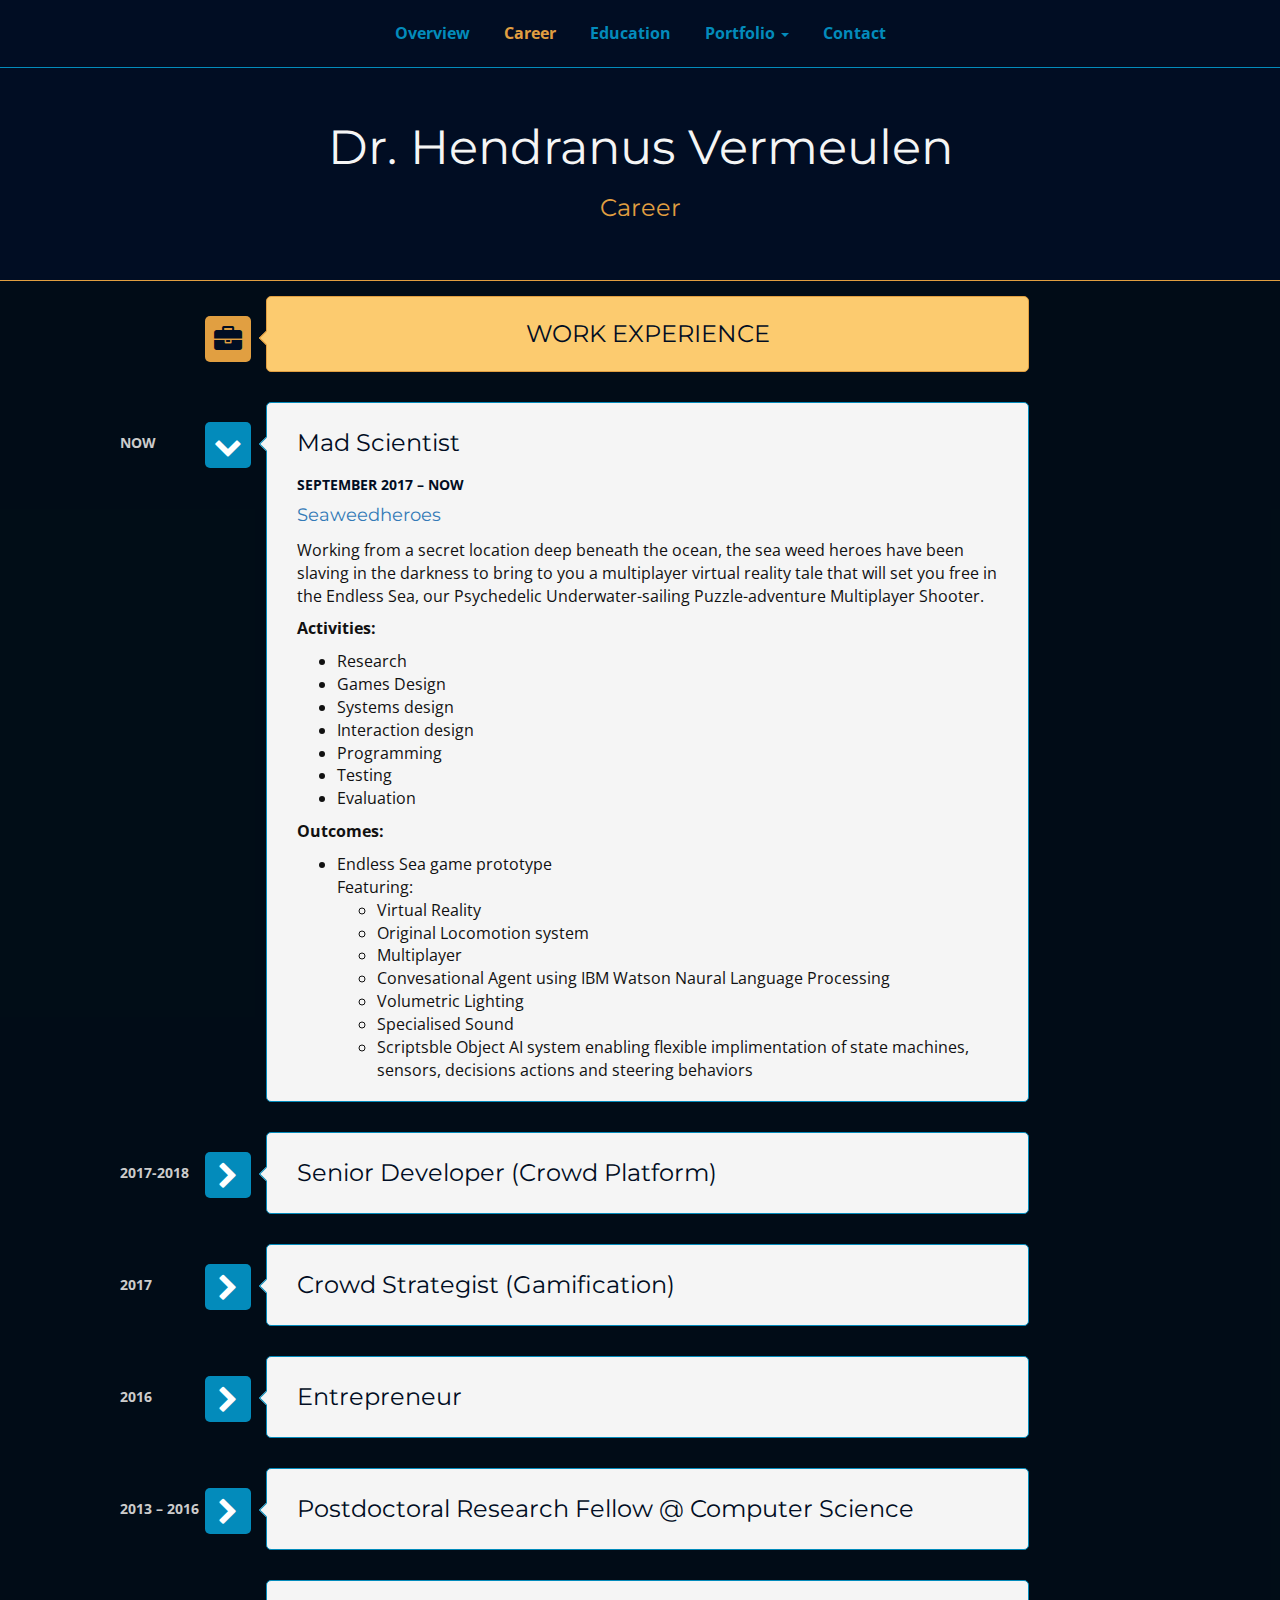
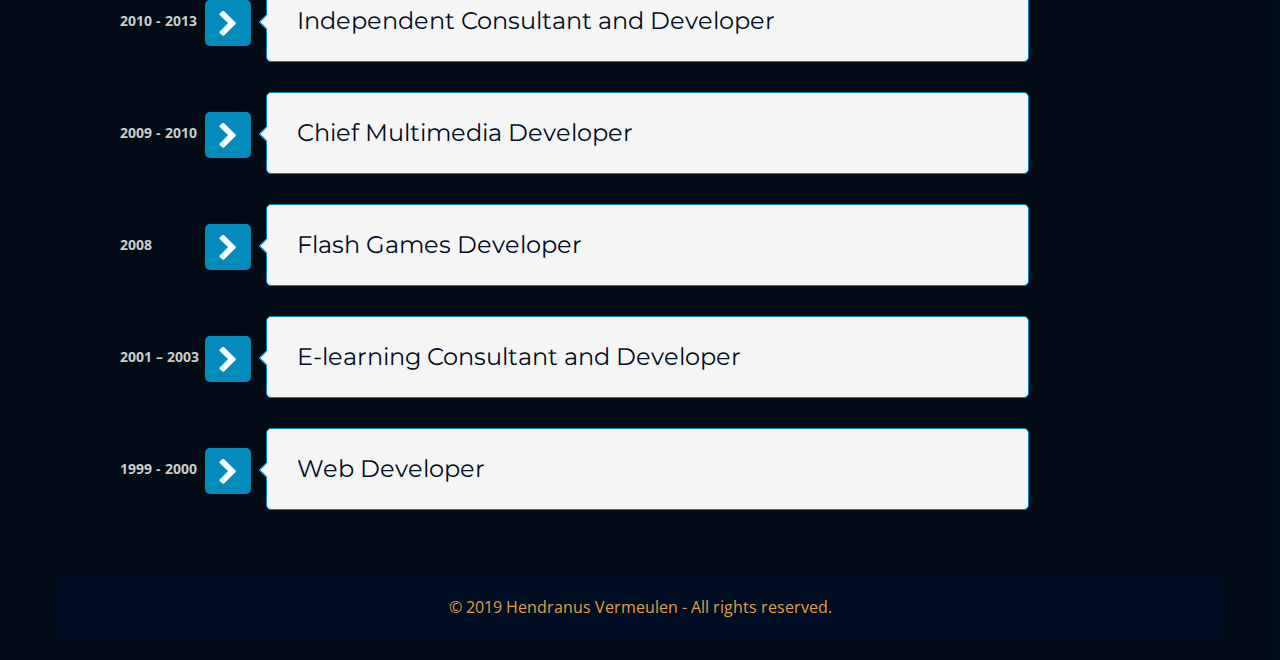
==== career.html @ 51ba6b5f "Copy over files from old site." ====
<!DOCTYPE html>
<!--[if lt IE 7 ]><html class="ie ie6" lang="en"> <![endif]-->
<!--[if IE 7 ]><html class="ie ie7" lang="en"> <![endif]-->
<!--[if IE 8 ]><html class="ie ie8" lang="en"> <![endif]-->
<!--[if (gte IE 9)|!(IE)]><!-->
<html class="not-ie" lang="en">
<!--<![endif]-->
<head>
<meta charset="utf-8">
<meta name="viewport" content="width=device-width, initial-scale=1.0">
<meta name="description" content="Hendranus Vermeulen" />
<meta name="keywords" content="Hendranus Vermeulen"/>
<meta name="author" content="Hendranus Vermeulen" />

<title>Hendranus Vermeulen - Career</title>
<!--Fav and touch icons-->
<link rel="shortcut icon" href="favicon.ico">
<link rel="apple-touch-icon" href="apple-touch-icon.png">
 <!--[if lt IE 9]><script src="http://html5shim.googlecode.com/svn/trunk/html5.js"></script><![endif]-->
<!--style sheet-->
  <link rel="stylesheet" media="screen" href="css/bootstrap.css">
  <link rel="stylesheet" href="css/font-awesome.css"/>
  <link rel="stylesheet" media="screen" href="css/styles.css"/>
  <link rel="stylesheet" type="text/css" href="http://fonts.googleapis.com/css?family=Open+Sans:300,400,600,700,800|Montserrat:400,700">
  <script type="text/javascript" src="js/jquery.min.js"></script>
  <script type="text/javascript" src="js/bootstrap.min.js"></script>
</head>
<body>
<nav class="navbar navbar-default navbar-fixed-top">
  <div class="container-fluid">
    <div class="navbar-header">
      <button type="button" class="navbar-toggle" data-toggle="collapse" data-target="#HVNavbar">
        <span class="icon-bar"></span>
        <span class="icon-bar"></span>
        <span class="icon-bar"></span>                        
      </button>
    </div>
    <div class="collapse navbar-collapse" id="HVNavbar">
      <ul class="nav navbar-nav">
         <li><a href="index.html#home" class="colapse-menu1">Overview</a></li>
	        <li><a href="career.html#home" class="hv-night-blue">Career</a></li>
	        <li><a href="education.html#home" class="colapse-menu1">Education</a></li>
            <li class="dropdown">
              <a class="dropdown-toggle" data-toggle="dropdown" href="#" id="portfolio">Portfolio <span class="caret"></span></a>
              <ul class="dropdown-menu" aria-labelledby="portfolio">
                <li><a href="portfolio.html#Gamification">Gamification</a></li>
                <li><a href="portfolio.html#Educational Games">Educational Games</a></li>
                <li><a href="portfolio.html#Virtual Learning Environments">Virtual Learning Environments</a></li>
				<li><a href="portfolio.html#Virtual Reality">Virtual Reality</a></li>
                <li><a href="portfolio.html#Teaching">Teaching</a></li>
                <li><a href="portfolio.html#E-learing">E-learing</a></li>
				<li><a href="portfolio.html#Web Development">Web Development</a></li>
                <li><a href="portfolio.html#Interactive Wall Projections">Interactive Wall Projections</a></li>
                <li><a href="portfolio.html#Multi-touch Interactive Displays">Multi-touch Interactive Displays</a></li>
              </ul>
            </li>
	        <li><a href="contact.html" class="colapse-menu1">Contact</a></li>
      </ul>
    </div>
  </div>
</nav>

<div id="page-wrapper">
	
	<section id="heading-bar">
		<div class="container">
			<div class="col-md-12">
			<!-- Personal Info -->
				<div class="info">
					<h1>Dr. Hendranus Vermeulen</h1>
					<h2>Career</h2>
				</div>
			<!-- Personal Info end -->     
			</div>
		</div>
	</section>
		
	<!-- Section : Resume -->
				<section id="resume" class="section">
					<div class="container">
						<!-- Experience Timeline -->
						<div class="row">
							<div class="col-md-12">
								<div class="timeline">
									<!-- Item Head -->
										<div class="timeline-item">
											<div class="timeline-head">
												<span class="fa fa-briefcase"><i></i></span>
											</div>
											<div class="timeline-arrow-heading"><i></i></div>
											<div class="timeline-head-content">
													<h3>Work Experience</h3>
											</div>
										</div>
									<!-- /Item Head end -->

									<!-- Timeline item -->
									<div id="madscientist" class="timeline-item">
											<div class="timeline-item-date">NOW</div><!-- date -->
											<!-- timeline item trigger -->
											<div>
												<span class="timeline-item-trigger" data-toggle="collapse" data-target="#job-3"><i class="chevron fa fa-fw"></i></span>
											</div>
											<!-- /end of timeline item trigger -->
											<div class="timeline-arrow"><i></i></div>
											<!-- Timeline main content -->
											<div class="timeline-item-content">
												<h3 class="timeline-item-title" data-toggle="collapse" data-target="#job-3">Mad Scientist</h3>
	
												<div class="collapse in" id="job-3">
													<p><small class="timeline-organization">SEPTEMBER 2017 – NOW</small></p>
													<h4 class="timeline-place"><a href="http://www.seaweedheroes.com/">Seaweedheroes</a></h4>
													<p>
														Working from a secret location deep beneath the ocean, the sea weed heroes have been slaving in the darkness to bring to you a multiplayer virtual reality tale that will set you free in the Endless Sea, our Psychedelic Underwater-sailing Puzzle-adventure Multiplayer Shooter.

														<p><strong>Activities:</strong></p>
														<ul>
															<li>Research</li>
															<li>Games Design</li>
															<li>Systems design</li>
															<li>Interaction design</li>
															<li>Programming</li>
															<li>Testing</li>
															<li>Evaluation</li>
														</ul>
														<p><strong>Outcomes:</strong></p>
														<ul>
															<li>Endless Sea game prototype</li>
															Featuring:
															<ul>
																<li>Virtual Reality</li>
																<li>Original Locomotion system</li>
																<li>Multiplayer</li>
																<li>Convesational Agent using IBM Watson Naural Language Processing</li>
																<li>Volumetric Lighting</li>
																<li>Specialised Sound</li>
																<li>Scriptsble Object AI system enabling flexible implimentation of state machines, sensors, decisions actions and steering behaviors</li>
															</ul>
														</ul>
												</div>
											</div>
											<!-- /end of timeline content -->
										</div>
										<!-- /end item of timeline -->

									<!-- Timeline item -->
									<div id="seniordev" class="timeline-item">
										<div class="timeline-item-date">2017-2018</div><!-- date -->
										<!-- timeline item trigger -->
										<div>
											<span class="timeline-item-trigger collapsed" data-toggle="collapse" data-target="#job-2"><i class="chevron fa fa-fw"></i></span>
										</div>
										<!-- /end of timeline item trigger -->
										<div class="timeline-arrow"><i></i></div>
										<!-- Timeline main content -->
										<div class="timeline-item-content">
											<h3 class="timeline-item-title" data-toggle="collapse" data-target="#job-2">Senior Developer (Crowd Platform)</h3>

											<div class="collapse" id="job-2">
												<p><small class="timeline-organization">JULY 2017 – AUGUST 2018</small></p>
												<h4 class="timeline-place"><a href="http://www.brandseye.com/">Brandseye</a>, Cape Town</h4>
												<p>
														BrandsEye mines opinion data from social media to provide actionable insights
														for their clients. I was a full-stack developer developing and supporting their services.														
												<p><strong>Activities:</strong></p>
													<ul>
														<li>Backend and frontend development</li>
														<li>Testing</li>
														<li>Bug-fixing</li>
														<li>Research</li>
														<li>System analysis</li>
														<li>Systems design</li>
														<li>Wire-framing</li>
														<li>Interaction design</li>
														<li>Programming</li>
														<li>Evaluation</li>
													</ul>
													<p><strong>Outcomes:</strong></p>
													<ul>
														<li>Elaborate crowd roles and work activities</li>
														<li>Develop crowd notification system</li>
														<li>Develop work-bar interface element and backend functions</li>
														<li>Improve the generation of training materials</li>
														<li>Implement Bitcoin payments for crowd platform</li>
														<li>Develop automated reporting and emails</li>
														<li>Adapt existing services to new business processes</li>
													</ul>
											</div>
										</div>
										<!-- /end of timeline content -->
									</div>
									<!-- /end item of timeline -->

									<!-- Timeline item -->
									<div id="crowdstrategist" class="timeline-item">
										<div class="timeline-item-date">2017</div><!-- date -->
										<!-- timeline item trigger -->
										<div>
											<span class="timeline-item-trigger collapsed" data-toggle="collapse" data-target="#job-1"><i class="chevron fa fa-fw"></i></span>
										</div>
										<!-- /end of timeline item trigger -->
										<div class="timeline-arrow"><i></i></div>
										<!-- Timeline main content -->
										<div class="timeline-item-content">
											<h3 class="timeline-item-title" data-toggle="collapse" data-target="#job-1">Crowd Strategist (Gamification)</h3>

											<div class="collapse" id="job-1">
												<p><small class="timeline-organization">MAY 2017 – JULY 2017</small></p>
												<h4 class="timeline-place"><a href="http://www.brandseye.com/">Brandseye</a>, Cape Town</h4>
												<p>
														Crowd strategist, conducting researching, developing proposals and facilitating execution towards Brandseye’s strategic objectives.

													<p><strong>Activities:</strong></p>
													<ul>
														<li>Strategy development</li>
														<li>Research</li>
														<li>Proposal writing and presentation</li>
														<li>Wire-framing</li>
														<li>Interaction Design</li>
														<li>Interface Design</li>
														<li>Collaborate with programmers</li>
													</ul>
													<p><strong>Outcomes:</strong></p>
													<ul>
														<li>Analysis and evaluation of motivational affordances of crowd platform</li>
														<li>Develop gamification strategy, plan and progression framework</li>
														<li>Facilitate the implementation of crowd achievements</li>
														<li>Scale the crowd</li>
														<li>Reduce crowd member churn</li>
													</ul>
											</div>
										</div>
										<!-- /end of timeline content -->
									</div>
									<!-- /end item of timeline -->

									<!-- Timeline item -->
									<div id="entrepreneur" class="timeline-item">
										<div class="timeline-item-date">2016</div><!-- date -->
                                        	<!-- timeline item trigger -->
											<div>
												<span class="timeline-item-trigger collapsed" data-toggle="collapse" data-target="#job0"><i class="chevron fa fa-fw"></i></span>
											</div>
                                            <!-- /end of timeline item trigger -->
											<div class="timeline-arrow"><i></i></div>
											<!-- Timeline main content -->
											<div class="timeline-item-content">
												<h3 class="timeline-item-title" data-toggle="collapse" data-target="#job0">Entrepreneur</h3>
												
                                                <div class="collapse" id="job0">
													<p><small class="timeline-organization">MAY 2016 – APRIL 2017</small></p>
													<h4 class="timeline-place"><a href="http://www.humanit.co.za/">humanit</a>, Cape Town</h4>
													<p>
													Research and development of virtual reality video game.
													
													<p><strong>Outcomes:</strong></p>
													<ul>
														<li>Virtual Reality Experiments:
															<ul>
																<li><a href="https://youtu.be/1BjB_7e_fas">Monster Maze - UE4 Oculus Rift DK2 + Leap Motion game prototype</a></li>
																<li><a href="https://youtu.be/7w2-YAg21h4">SteamPunk Sky Pirates - UE4 Oculus Rift DK2 + Leap Motion game prototype</a></li>
															</ul>
														</li>
													</ul>
												</div>
											</div>
											<!-- /end of timeline content -->
									</div>
                                    <!-- /end item of timeline -->

									<!-- Timeline item -->
									<div id="postdoc" class="timeline-item">
										<div class="timeline-item-date">2013 – 2016</div><!-- date -->
                                        	<!-- timeline item trigger -->
											<div>
												<span class="timeline-item-trigger collapsed" data-toggle="collapse" data-target="#job1"><i class="chevron fa fa-fw"></i></span>
											</div>
                                            <!-- /end of timeline item trigger -->
											<div class="timeline-arrow"><i></i></div>
											<!-- Timeline main content -->
											<div class="timeline-item-content">
												<h3 class="timeline-item-title" data-toggle="collapse" data-target="#job1">Postdoctoral Research Fellow @ Computer Science</h3>
												
                                                <div class="collapse" id="job1">
													<p><small class="timeline-organization">MAY 2013 – APRIL 2016</small></p>
													<h4 class="timeline-place"><a href="http://www.uct.ac.za/">University of Cape Town</a></h4>
													<p>

													<p><strong>Activities:</strong></p>
													<ul>
														<li>Gamification of Computer Science</li>
														<li>Support academic staff to enhance learning activities</li>
														<li>Facilitate student engagement through innovation</li>
														<li>Design, develop and evaluate learning activities</li>
														<li>Design and integrate blended and online learning</li>
														<li>Develop digital learning content and games</li>
														<li>Managing projects and relationships with stakeholders</li>
														<li>Lecturing, workshops and seminars</li>
														<li>Industry engagement</li>
													</ul>
													<p><strong>Outcomes:</strong></p>
													<ul>
														<li>Course development:
															<ul>
																<li><a href="portfolio.html#computergamedevelopment">Game Artificial Intelligence</a></li>
																<li><a href="portfolio.html#computergamedevelopment">Playability and Design</a></li>
																<li><a href="portfolio.html#mobilegamedevelopment">Mobile Game Development</a></li>
															</ul>
														</li>
														<li>Workshops:
															<ul>
																<li>Paper Prototyping for games design</a></li>
																<li>Games Design</li>
															</ul>
														</li>
														<li>Educational games developed:
															<ul>
																<li><a href="portfolio.html#pathfinder">A* Pathfinder serious game</a></li>
																<li><a href="portfolio.html#enforcer">Enforcer Gauntlet Neuro-evolution Tournament</a></li>
															</ul>
														</li>
														<li>Publications:
															<ul>
															  <li>Vermeulen, H., &amp; Gain, J. (2014). Learning from mistakes: Evaluating learning in a serious game. <em>In Proceedings of the 1st International Conference on Serious Games</em>, Vanderbijlpark, South Africa.</li>
															  <li>Vermeulen, H., Gain, J., Marais, P., &amp; O’Donovan, S. (2016). <a href="pubs/Hendranus_etal_HICSS_49.pdf">Reimagining gamification through the lens of Activity Theory</a>. <em>In Proceedings of the 49th Hawaii International Conference on System Sciences</em>, Hawaii, USA.</li>
															</ul>
														</li>
														<li>Seminars:
															<ul>
															  <li>Vermeulen, H. <em>The Gamification of Computer Science. Department of Information &amp; Computer Science</em>, University of Hawaii at Manoa, USA, January 13, 2016.</li>
															  <li>Vermeulen, H. <em>Virtual What?</em> Virtual Reality South Africa, Cape Town, South Africa, July 29, 2015.</li>
															</ul>
														</li>
													</ul>
                                                    </p>
												</div>
											</div>
											<!-- /end of timeline content -->
									</div>
									
                                    
									<!-- Timeline item -->
									<div id="consultant" class="timeline-item">
										<div class="timeline-item-date">2010 - 2013</div><!-- date -->
											<!-- timeline item trigger -->
											<div>
												<span class="timeline-item-trigger collapsed" data-toggle="collapse" data-target="#job2"><i class="chevron fa fa-fw"></i></span>
											</div>
											<!-- /end of timeline item trigger -->
											<div class="timeline-arrow"><i></i></div>
											<!-- timeline main content -->
											<div class="timeline-item-content">
												<h3 class="timeline-item-title" data-toggle="collapse" data-target="#job2">Independent Consultant and Developer</h3>

												
												<div class="collapse" id="job2">
													<p><small class="timeline-organization">NOV 2010 – APRIL 2013</small></p>
													<h4 class="timeline-place"><a href="http://www.humanit.co.za/">humanit</a>, Cape Town</h4>
													<p>

													<p><strong>Activities:</strong></p>
                          <ul>
														<li>Project management</li>
														<li>Client consultation and needs analysis</li>
														<li>System specification</li>
														<li>Instructional design</li>
														<li>Application development:
															<ul>
																<li>Online games</li>
																<li>Serious games</li>
																<li>Interactive wall projections</li>
																<li>Touch screens</li>
															</ul>
														</li>
														<li>E-Learning development</li>
														<li>Learning Management System integration</li>
														<li>Testing and debugging</li>
													</ul>
													<p><strong>Outcomes:</strong></p>
													<ul>
													  <li>Games for Change Festival nominee for MOST SIGNIFICANT IMPACT category 2013 (<a href="http://www.gamesforchange.org/festival2013/games/eskom-energy-planner/">http://www.gamesforchange.org/festival2013/games/eskom-energy-planner/</a>)</li>
														<li>Course development (course - client):
															<ul>
																<li>Interactive Media - <a href="http://www.cfms.uct.ac.za">http://www.cfms.uct.ac.za</a></li>
															</ul>
														</li>
														<li>Educational games developed (game - client):
															<ul>
																<li>Eskom Energy Planner Game - <a href="http://www.eskom.co.za">http://www.eskom.co.za</a></li>
																<li>Series of 3 games - <a href="http://www.tanzaniteexperience.com">http://www.tanzaniteexperience.com</a></li>
																<li>Fossil Fuels - <a href="http://ctsc.org.za">http://ctsc.org.za</a></li>
															</ul>
														</li>
														<li>Interactive Wall Projection (application - client):
															<ul>
																<li>Leopards Leap - <a href="http://www.leopardsleap.co.za">http://www.leopardsleap.co.za</a></li>
															</ul>
														</li>
														<li>e-Learning (course - client):
															<ul>
																<li>Series of 7 training programmes for laboratory staff - <a href="http://www.distell.co.za">http://www.distell.co.za</a></li>
																<li>Financial Intelligence Act (FICA) course - <a href="http://www.moonstone.co.za">http://www.moonstone.co.za</a></li>
																<li>BDO Spencer Steward Induction programme - <a href="http://www.bdo.co.za">http://www.bdo.co.za</a></li>
															</ul>
														</li>
													</ul>
                                                    </p>
													
												</div>
										    </div>
										 	<!-- /end of timeline main content -->  
									</div>
									<!-- /end of timeline item -->


									<!-- Timeline item -->
									<div id="multimedia" class="timeline-item">
										<div class="timeline-item-date">2009 - 2010</div><!-- date -->
											<div>
												<span class="timeline-item-trigger collapsed" data-toggle="collapse" data-target="#job3"><i class="chevron fa fa-fw"></i></span>
											</div>
											<div class="timeline-arrow"><i></i></div>
											<!-- Timeline main content -->
											<div class="timeline-item-content">
												<h3 class="timeline-item-title" data-toggle="collapse" data-target="#job3">Chief Multimedia Developer</h3>
												<div class="collapse" id="job3">
													<p><small class="timeline-organization">OCT 2009 – OCT 2010</small></p>
													<h4 class="timeline-place"><a href="http://www.formula-d.com/">FormulaD Interactive</a></h4>
													<p>
													<p><strong>Activities:</strong></p>
                          <ul>
														<li>Development team management</li>
														<li>Mentor junior programmers</li>
														<li>Client consultation</li>
														<li>System specification</li>
														<li>Instructional design</li>
														<li>Interaction design</li>
														<li>Application development:
															<ul>
																<li>Online games</li>
																<li>Serious games</li>
																<li>Interactive wall projections</li>
																<li>Touch screens</li>
															</ul>
														</li>
														<li>Testing and debugging</li>
													</ul>
												  <p><strong>Outcomes:</strong></p>
													<ul>
													  <li>Development of blended learning  (game - client):
															<ul>
																<li>IBP GAME - <a href="http://internationalbudget.org">http://internationalbudget.org</a></li>
															</ul>
														</li>
														<li>Interactive Wall Projection (application - client):
															<ul>
																<li>Gravity Game - <a href="http://www.sci-bono.co.za">http://www.sci-bono.co.za</a></li>
															</ul>
														</li>
														<li>Touch Screen Applications (application - client):
															<ul>
																<li>NANO - <a href="http://ctsc.org.za/">http://ctsc.org.za/</a></li>
																<li>Multi Touch Planner - <a href="http://www.cpsi.co.za">http://www.cpsi.co.za</a></li>
															</ul>
														</li>
														<li>Seminar:
															<ul>
															  <li>Vermeulen, H. <em>Using e-learning games to inform didactic practice</em>. Education Week Conference, Johannesburg, September 28, 2010.</li>
															</ul>
														</li>
													</ul>
                                                    </p>
												</div>
											</div>
											<!-- /end of timeline content -->
									</div>
									<!-- /end of timeline item -->

									<!-- Timeline item -->
									<div id="flash" class="timeline-item">
										<div class="timeline-item-date">2008</div><!-- date -->
											<div>
												<span class="timeline-item-trigger collapsed" data-toggle="collapse" data-target="#job4"><i class="chevron fa fa-fw"></i></span>
											</div>
											<div class="timeline-arrow"><i></i></div>
											<!-- Timeline main content -->
											<div class="timeline-item-content">
												<h3 class="timeline-item-title" data-toggle="collapse" data-target="#job4">Flash Games Developer</h3>
												<div class="collapse" id="job4">
													<p><small class="timeline-organization">JUNE 2008 – NOV 2008</small></p>
													<h4 class="timeline-place"><a href="http://www.derivco.com/">Derivco</a></h4>
													<p>
														<p><strong>Activities:</strong></p>
                            <ul>
														<li>Online game framework design and development</li>
														<li>Backend Integration </li>
														<li>Testing and Documentation</li>
														<li>Games development using framework developed</li>

													</ul>
                                                    </p>
												</div>
											</div>
											<!-- /end of timeline content -->
									</div>
									<!-- /end of timeline item -->
                                    
                                    <!-- Timeline item -->
									<div id="elearning" class="timeline-item">
										<div class="timeline-item-date">2001 – 2003</div><!-- date -->
											<div>
												<span class="timeline-item-trigger collapsed" data-toggle="collapse" data-target="#job5"><i class="chevron fa fa-fw"></i></span>
											</div>
											<div class="timeline-arrow"><i></i></div>
											<!-- Timeline main content -->
											<div class="timeline-item-content">
												<h3 class="timeline-item-title" data-toggle="collapse" data-target="#job5">E-learning Consultant and Developer</h3>
												<div class="collapse" id="job5">
													<p><small class="timeline-organization">DEC 2001 – MARCH 2003</small></p>
													<h4 class="timeline-place"><a href="http://www.itweb.co.za/office/GijimaAst/PressRelease.php?StoryID=151508">AST Collaborative Solutions</a></h4>
													<p>
													<p><strong>Activities:</strong></p>
													<ul>
														<li>Client consultation</li>
														<li>Strategy development</li>
														<li>Design for and promote a blended learning approach</li>
														<li>Curriculum planning, instructional design, story boarding, screen capturing and authoring of online course material</li>
														<li>E-Learning course programming and SCORM learning analytics</li>
														<li>IBM LearningSpace5 installation, administration, training and support</li>

													</ul>
													<p><strong>Outcomes:</strong></p>
													<ul>
														<li>Teaching (course - client):
															<ul>
																<li>IBM LearningSpace 5 Administration  - <a href="http://www.batsa.co.za">http://www.batsa.co.za</a></li>
															</ul>
														</li>
														<li>e-Learning (course or system administration - client):
															<ul>
																<li>Series of 3 courses - <a href="http://www.eskom.co.za">http://www.eskom.co.za</a></li>
																<li>IBM LearningSpace5 installation and administration - <a href="http://www.daimler.co.za">http://www.daimler.co.za</a></li>
																<li>Data Warehousing Intranet Application course - <a href="http://www.santam.co.za">http://www.santam.co.za</a></li>
																<li>Series of 5 courses - <a href="http://www.doj.gov.za">http://www.doj.gov.za</a></li>
																<li>Orientation program - <a href="http://www.batsa.co.za">http://www.batsa.co.za</a></li>
															</ul>
														</li>
													</ul>
													</p>
												</div>
											</div>
											<!-- /end of timeline content -->
									</div>
									<!-- /end of timeline item -->
                                    
                                    <!-- Timeline item -->
									<div id="webdev" class="timeline-item">
										<div class="timeline-item-date">1999 - 2000</div><!-- date -->
											<div>
												<span class="timeline-item-trigger collapsed" data-toggle="collapse" data-target="#job6"><i class="chevron fa fa-fw"></i></span>
											</div>
											<div class="timeline-arrow"><i></i></div>
											<!-- Timeline main content -->
											<div class="timeline-item-content">
												<h3 class="timeline-item-title" data-toggle="collapse" data-target="#job6">Web Developer</h3>
												<div class="collapse" id="job6">
													<p><small class="timeline-organization">AUG 1999 - JULY 2000</small></p>
													<h4 class="timeline-place"><a href="https://web.archive.org/web/20010405031749/http://www.news400.co.uk/featuresarchive/0300/marst5.shtml">Object Technology UK</a></h4>
													<p>
														<p><strong>Activities:</strong></p>
                            <ul>
													  <li>Design, develop and maintain the OTUK web site and intranet</li>
													  <li>Migrate data to Oracle8i</li>
													  <li>Develop web-clipping application for the Palm Pilot VII handheld computer</li>
													  <li>Develop the Seagram web management system to access, view, query and monitor data models running on various servers</li>
													   <li>Integrate Dimensional Insight’s Diver BI java applet into web management system</li>
													</ul>
                                                    </p>
												</div>
											</div>
											<!-- /end of timeline content -->
									</div>
									<!-- /end of timeline item -->
								</div>							
						<!-- /Experience Timeline End -->
							</div>
						</div>
					</div>								
				</section>
<!-- Section : Resume end -->

	<footer>
		<div class="container hv-night-blue footer">
			<div class="copyright"> &copy; 2019 Hendranus Vermeulen - All rights reserved.</div>
		</div>
	</footer>
	
</div>

</body>
</html>
---- css/styles.css ----
body { 
    font-family: 'Open Sans',sans-serif,Arial; 
    font-size: 16px; 
    color: #CCC;
    background-color: #010d23;
	background-repeat: repeat;
	background-attachment: fixed;
}
a { 
    text-decoration: none;
    outline:none;
}
a:hover {text-decoration: none;
 }
.clear { clear: both; }
.ui-tabs-hide { display: none; }
br.clear { margin: 0px; padding: 0px; }
hr{margin: 10px 0;}

h1, h2, h3, h4, h5, h6 {
    font-family:'Montserrat',sans-serif,Arial; padding-bottom: 5px; 
    color: #FFF; 
    line-height: 1em; 
    font-weight: normal;
 }
 
.hv-night-blue,.hv-hover-night-blue:hover{color:#E19F41!important;background-color:#010D23!important}
.hv-nautic-blue,.hv-hover-nautic-blue:hover{color:#FCCB6F!important;background-color:#03223F!important}
.hv-aqua-blue,.hv-hover-aqua-blue:hover{color:#010D23!important;background-color:#038BBB!important}
.hv-pro-yellow,.hv-hover-pro-yellow:hover{color:#03223F!important;background-color:#FCCB6F!important}
.hv-gold,.hv-hover-gold:hover{color:#010D23!important;background-color:#E19F41!important}
 /*Page-wrapper
**********************************/
#page-wrapper {
    position: absolute;
    top: 0px;
    left: 0px;
    width: 100%;
    height: auto;
	margin-top: 68px;
	background: repeat scroll 0 0 rgba(1, 13, 20, 0.8);
}

article{
	padding-bottom: 25px;
}

.section{
    padding: 0px 0;
    position: relative;
}

.image {
		border: 0;
		display: inline-block;
		position: relative;
	}

.image img {
	display: block;
}

.image.left {
	float: left;
	margin: 0 2.5em 2em 0;
	top: 0.25em;
}

.image.right {
	float: right;
	margin: 0 0 2em 2.5em;
	top: 0.25em;
}

.image.fit {
	display: block;
	margin: 0 0 2.25em 0;
	width: 100%;
}

	.image.fit img {
		display: block;
		width: 100%;
	}

.image.avatar {
	overflow: hidden;
	border: solid 6px #aaa;
}

.image.avatar img {
	display: block;
	width: 100%;
}

.info{
    text-align: center;
    margin-top: 40px;
    margin-bottom: 40px;
}

.inner{
	padding: 0px 20px 0px 20px;
}
#heading-bar{
	background-color: #010D23;
	border-bottom: 1px solid #E19F41;
}
.info > h1{
    font-size: 48px;
    color: #F5F5F5;
	font-family:'Montserrat',sans-serif,Arial; padding-bottom: 5px; 
	font-weight: normal;
}
.info > h2{
	font-size: 24px;
    color: #E19F41;
}
/*Footer
----------------------------------*/
.footer {
    margin-bottom: 20px;
    margin-top: 20px;
	border: 1px solid transparent;
	border-radius: 4px;
}
.copyright {
    text-align: center;
	padding-top: 5px;
	padding-bottom: 5px;
}
.navbar {
  margin-bottom: 0;
  border-radius: 0;
  font-size: 16px;
  min-height: 60px;
  color: #038BBB;
  background-color: #010D23;
  font-weight: bold;
}
.navbar-nav {
    float: none;
    margin: 0;
    text-align: center;
}
.navbar-nav > li {
    float: none;
    display: inline-block;
}
.navbar-nav > li > a{
    line-height: 27px;
}
.navbar-default {
  background-color: #010D23;
  border-color: #038BBB;
}

.navbar-default .navbar-nav > li > a:hover {
  color: #010D23;
  background-color: #038BBB;
}
.navbar-default .navbar-nav > li > a:focus,
.navbar-default .navbar-nav > li > .active > a,
.navbar-default .navbar-nav > li > .active > a:hover,
.navbar-default .navbar-nav > li > .active > a:focus {
	background-color: #010D23;
	color: #E19F41;
}
.navbar-toggle {
	background-color: #038BBB;
	background-image: none;
	border: 1px solid #010D23 !important;
	border-radius: 4px;
	float: right;
	margin-bottom: 8px;
	margin-right: 15px;
	margin-top: 18px;
	padding: 9px 10px;
	position: relative;
}

.navbar-default .navbar-toggle .icon-bar {
	background-color: #010D23;
}

.navbar-inverse .navbar-toggle .icon-bar {
	background-color: #010D23;
}

.navbar-default .navbar-toggle:hover,
.navbar-default .navbar-toggle:focus {
  background-color: #038BBB;
}

.navbar-inverse .navbar-collapse, .navbar-inverse .navbar-form{
	border-color: transparent; 
}

.navbar-default .navbar-collapse {
	border-color: #010D23; 
}

.navbar-default .navbar-nav > li > a {
  color: #038BBB;
}

.navbar-default .navbar-nav > .open > a:active {
  color: #010D23;
  background-color: #038BBB;
}

.navbar-default .navbar-nav > .open > a:focus {
  background-color: #010D23;
  color: #E19F41;
}

.navbar-fixed-top .navbar-collapse,
.navbar-fixed-bottom .navbar-collapse {
  max-height: 999px;
}

.dropdown-menu {
  position: absolute;
  top: 100%;
  left: 0;
  z-index: 1000;
  display: none;
  float: left;
  min-width: 160px;
  padding: 0px 0;
  margin: 2px 0 0;
  font-size: 14px;
  list-style: none;
  background-color: #010D23;
  border: 1px solid #038BBB;
  border-radius: 4px;
  -webkit-box-shadow: 0 6px 12px rgba(0, 0, 0, 0.175);
		  box-shadow: 0 6px 12px rgba(0, 0, 0, 0.175);
  background-clip: padding-box;
}

.dropdown-menu .divider {
  height: 1px;
  margin: 9px 0;
  overflow: hidden;
  background-color: #038BBB;
}

.dropdown-menu > li > a {
  display: block;
  padding: 10px 20px 10px;
  clear: both;
  font-weight: normal;
  line-height: 1.428571429;
  color: #038BBB;
  white-space: nowrap;
}

.dropdown-menu > li > a:hover,
.dropdown-menu > li > a:focus {
  color: #010D23;
  text-decoration: none;
  background-color: #038BBB;
}

.dropdown-menu > .active > a,
.dropdown-menu > .active > a:hover,
.dropdown-menu > .active > a:focus {
  color: #010D23;
  text-decoration: none;
  background-color: #038BBB;
  outline: 0;
}

/* Timeline
-------------------------------------------------- */
.timeline {
    background: url("../img/line.gif") repeat-y scroll 109px 0 transparent;
    margin-left: 50px;
}
.timeline-item {
    margin-bottom: 30px;
    overflow: hidden;
    position: relative;
}
.timeline-head {
    background: none repeat scroll 0 0 #E19F41;
    border-radius: 5px;
    color: #010D23;
    cursor: pointer;
    float: left;
    font-size: 28px;
    height: 46px;
    line-height: 46px;
    margin-top: 20px;
    text-align: center;
    width: 46px;
    margin-left: 85px;  
}
.timeline-head-content {
    background-color: #FCCB6F;
    border: 1px solid #E19F41;
    border-radius: 5px 5px 5px 5px;
    float: left;
    margin-left: 15px;
    padding: 5px 30px 10px;
    position: relative;
    width: 70%;
	text-align: center;
}
.timeline-head-content h3{
    color: #010D23;
    font-weight: normal;
    text-transform: uppercase;
}
.timeline-item-date {
    float: left;
    margin-top: 31px;
    width: 85px;
    font-size: 14px;
    font-weight: bold;
}
.timeline-item-trigger {
    background: none repeat scroll 0 0 #038BBB;
    border-radius: 5px;
    color: #FFFFFF;
    cursor: pointer;
    float: left;
    font-size: 28px;
    height: 46px;
    line-height: 46px;
    margin-top: 20px;
    text-align: center;
    width: 46px;  
}
.timeline-item-trigger .chevron:after {
    content: "\f078";   
}
.timeline-item-trigger.collapsed .chevron:after {
    content: "\f054"; 
}
.timeline-item-content {
    background-color: #F5F5F5;
    border: 1px solid #038BBB;
    border-radius: 5px 5px 5px 5px;
    float: left;
    margin-left: 15px;
    padding: 5px 30px 10px;
    position: relative;
    width: 70%;
	color: #111111;
}
.timeline-item-content h3 {
    cursor: pointer;
    font-weight: normal;
    line-height: 30px;
    color: #010D23;
}
.timeline-arrow {
    display: block;
    position: relative;
}
.timeline-arrow i {
    background: none repeat scroll 0 0 #F5F5F5;
    border-left: 1px solid #038BBB;
    border-top: 1px solid #038BBB;
    display: block;
    height: 10px;
    left: 141px;
    position: absolute;
    top: 37px;
    transform: rotate(-45deg);
    -webkit-transform: rotate(-45deg);
    -moz-transform: rotate(-45deg);
    -ms-transform: rotate(-45deg);
    -o-transform: rotate(-45deg);
    width: 10px;
    z-index: 10;
}
.timeline-arrow-heading i {
    background: none repeat scroll 0 0 #FCCB6F;
    border-left: 1px solid #E19F41;
    border-top: 1px solid #E19F41;
    display: block;
    height: 10px;
    left: 141px;
    position: absolute;
    top: 37px;
    transform: rotate(-45deg);
    -webkit-transform: rotate(-45deg);
    -moz-transform: rotate(-45deg);
    -ms-transform: rotate(-45deg);
    -o-transform: rotate(-45deg);
    width: 10px;
    z-index: 10;
}
.timeline-item h4 {
    margin-bottom: 10px;
}
.timeline-place{
	color: #038BBB;
	font-weight: normal;
}
.timeline-organization{
	color: #010D23;
	font-weight: bold;
}

.progress {
  overflow: hidden;
  height: 24px;
  margin-bottom: 20px;
  background: repeat scroll 0 0 rgba(1, 13, 20, 0.8);
  border: 1px solid #038BBB;
  border-radius: 3px;
  -webkit-box-shadow: inset 0 1px 2px rgba(0, 0, 0, 0.1);
  box-shadow: inset 0 1px 2px rgba(0, 0, 0, 0.1);
}

.progress-bar-success {
  background-color: #5cb85c;
  color: #010D23;
  font-weight: bold;
  font-size: 14px;
  text-align: left;
  padding-left: 20px;
}

.progress-bar-info {
  background-color: #5bc0de;
  color: #010D23;
  font-weight: bold;
  font-size: 14px;
  text-align: left;
  padding-left: 20px;
}

.progress-bar-warning {
  background-color: #f0ad4e;
  color: #010D23;
  font-weight: bold;
  font-size: 14px;
  text-align: left;
  padding-left: 20px;
}

.form input[type="text"], textarea {
    color: #010D23;
    font-size: 14px;
    text-transform:uppercase;
    height: 64px;
    padding: 20px;
    background:#f5f5f5;
    border-radius:3px;
    margin-bottom:20px;
    width: 100%;
    border:0;
    box-shadow: 0 0px 3px rgba(0, 0, 0, 0.22) inset;
    -moz-box-shadow: 0 0px 3px rgba(0, 0, 0, 0.22) inset;
    -webkit-box-shadow: 0 0px 3px rgba(0, 0, 0, 0.22) inset;
    -o-box-shadow: 0 0px 3px rgba(0, 0, 0, 0.22) inset;
    transition: all 0.2s linear;
    -moz-transition: all 0.2s linear;
    -webkit-transition: all 0.2s linear;
    -o-transition: all 0.2s linear;
    }
.form input[type=text]:focus,.form textarea:focus, input[type=email]:focus {
    background-color: #e1e1e1;
    box-shadow:none;
    border: none;
}
.form textarea {
    height:174px;
    resize:none;
}

.form input.btn[type="submit"] {
    text-align: center;
    text-transform: uppercase;
    width: 100%;
    margin-bottom: 100px;
    outline: none;
	color: #010D23;
	font-weight: bold;
}

/* ---- Panel Colors ---- */
.panel {
  margin-bottom: 20px;
  background: repeat scroll 0 0 rgba(250, 250, 250, 0.1);
  border: 1px solid transparent;
  border-radius: 4px;
  -webkit-box-shadow: 0 1px 1px rgba(0, 0, 0, 0.05);
  box-shadow: 0 1px 1px rgba(0, 0, 0, 0.05);
}
.panel-group .panel-heading + .panel-collapse > .panel-body,
.panel-group .panel-heading + .panel-collapse > .list-group {
  border-top: 1px solid #038BBB;
}
.panel-group .panel-footer {
  border-top: 0;
}
.panel-group .panel-footer + .panel-collapse .panel-body {
  border-bottom: 1px solid #038BBB;
}
.panel-default {
  border-color: #E19F41;
}
.panel-default > .panel-heading {
  color: #010D23;
  background-color: #FCCB6F;
  border-color: #E19F41;
  font-weight: bold;
}
.panel-default > .panel-heading + .panel-collapse > .panel-body {
  border-top-color: #E19F41;
}
.panel-default > .panel-heading .badge {
  color: #f5f5f5;
  background-color: #333333;
}
.panel-default > .panel-footer + .panel-collapse > .panel-body {
  border-bottom-color: #038BBB;
}
.panel-primary {
  border-color: #038BBB;
}
.panel-primary > .panel-heading {
  color: #010D23;
  background-color: #038BBB;
  border-color: #038BBB;
  font-weight: bold;
}
.panel-primary > .panel-heading + .panel-collapse > .panel-body {
  border-top-color: #038BBB;
}
.panel-primary > .panel-heading .badge {
  color: #337ab7;
  background-color: #ffffff;
}
.panel-primary > .panel-footer + .panel-collapse > .panel-body {
  border-bottom-color: #337ab7;
}
.panel-success {
  border-color: #d6e9c6;
}
.panel-success > .panel-heading {
  color: #3c763d;
  background-color: #dff0d8;
  border-color: #d6e9c6;
}
.panel-success > .panel-heading + .panel-collapse > .panel-body {
  border-top-color: #d6e9c6;
}
.panel-success > .panel-heading .badge {
  color: #dff0d8;
  background-color: #3c763d;
}
.panel-success > .panel-footer + .panel-collapse > .panel-body {
  border-bottom-color: #d6e9c6;
}
.panel-info {
  border-color: #bce8f1;
}
.panel-info > .panel-heading {
  color: #31708f;
  background-color: #d9edf7;
  border-color: #bce8f1;
}
.panel-info > .panel-heading + .panel-collapse > .panel-body {
  border-top-color: #bce8f1;
}
.panel-info > .panel-heading .badge {
  color: #d9edf7;
  background-color: #31708f;
}
.panel-info > .panel-footer + .panel-collapse > .panel-body {
  border-bottom-color: #bce8f1;
}
.panel-warning {
  border-color: #faebcc;
}
.panel-warning > .panel-heading {
  color: #8a6d3b;
  background-color: #fcf8e3;
  border-color: #faebcc;
}
.panel-warning > .panel-heading + .panel-collapse > .panel-body {
  border-top-color: #faebcc;
}
.panel-warning > .panel-heading .badge {
  color: #fcf8e3;
  background-color: #8a6d3b;
}
.panel-warning > .panel-footer + .panel-collapse > .panel-body {
  border-bottom-color: #faebcc;
}
.panel-danger {
  border-color: #ebccd1;
}
.panel-danger > .panel-heading {
  color: #a94442;
  background-color: #f2dede;
  border-color: #ebccd1;
}
.panel-danger > .panel-heading + .panel-collapse > .panel-body {
  border-top-color: #ebccd1;
}
.panel-danger > .panel-heading .badge {
  color: #f2dede;
  background-color: #a94442;
}
.panel-danger > .panel-footer + .panel-collapse > .panel-body {
  border-bottom-color: #ebccd1;
}
.container {
  margin-right: auto;
  margin-left: auto;
  padding: 15px;
}
@media(max-width: 767px) {
	.navbar{
		min-height: 68px;
	}
    .navbar-nav {
        float: none;
        text-align: left;
    }     
    .navbar-nav > li {

        display: block;
        float: none;
        z-index: 10;
    }
    .navbar-nav > li > a{
        line-height: 16px;
    }
	.navbar-default .navbar-nav > li > a:focus,
	.navbar-nav > li > a.active {
		background-color: #010D23;
		color: #E19F41;
	}
	.navbar-default .navbar-nav .open .dropdown-menu > li > a {
		color: #038BBB;
	  }
	.navbar-default .navbar-nav .open .dropdown-menu > li > a:hover,
	.navbar-default .navbar-nav .open .dropdown-menu > li > a:focus {
		color: #010D23;
		background-color: #038BBB;
	}
}

@media (max-device-width: 480px) and (orientation: landscape) {
  .navbar-fixed-top .navbar-collapse,
  .navbar-fixed-bottom .navbar-collapse {
    max-height: 999px;
  }
}
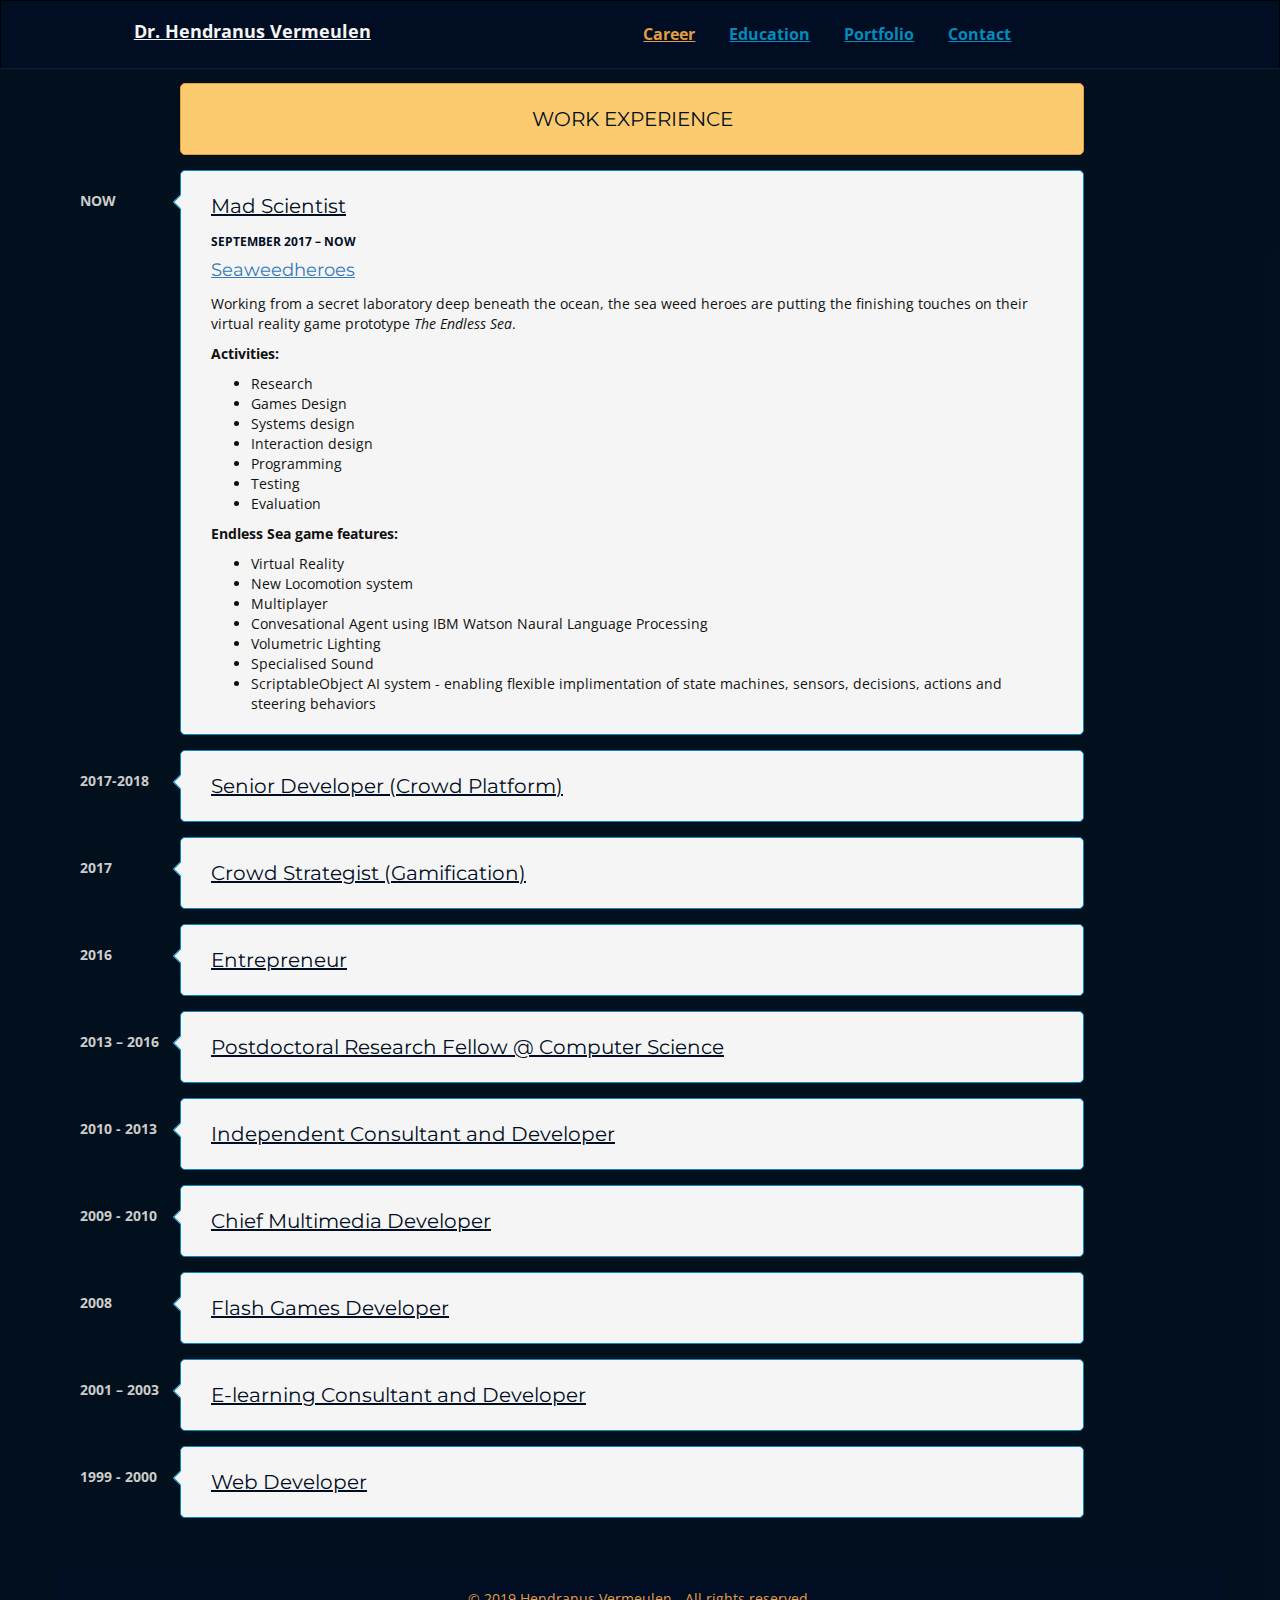
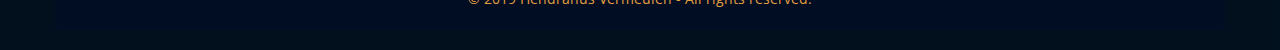
==== commit 12396b3a: "Better formatting and content updates." ====
--- a/career.html
+++ b/career.html
@@ -26,34 +26,21 @@
   <script type="text/javascript" src="js/bootstrap.min.js"></script>
 </head>
 <body>
-<nav class="navbar navbar-default navbar-fixed-top">
+<nav class="navbar navbar-default">
   <div class="container-fluid">
     <div class="navbar-header">
       <button type="button" class="navbar-toggle" data-toggle="collapse" data-target="#HVNavbar">
         <span class="icon-bar"></span>
         <span class="icon-bar"></span>
         <span class="icon-bar"></span>                        
-      </button>
+			</button>
+			<a href="index.html" class="navbar-brand hv-white">Dr. Hendranus Vermeulen</a>
     </div>
     <div class="collapse navbar-collapse" id="HVNavbar">
       <ul class="nav navbar-nav">
-         <li><a href="index.html#home" class="colapse-menu1">Overview</a></li>
-	        <li><a href="career.html#home" class="hv-night-blue">Career</a></li>
-	        <li><a href="education.html#home" class="colapse-menu1">Education</a></li>
-            <li class="dropdown">
-              <a class="dropdown-toggle" data-toggle="dropdown" href="#" id="portfolio">Portfolio <span class="caret"></span></a>
-              <ul class="dropdown-menu" aria-labelledby="portfolio">
-                <li><a href="portfolio.html#Gamification">Gamification</a></li>
-                <li><a href="portfolio.html#Educational Games">Educational Games</a></li>
-                <li><a href="portfolio.html#Virtual Learning Environments">Virtual Learning Environments</a></li>
-				<li><a href="portfolio.html#Virtual Reality">Virtual Reality</a></li>
-                <li><a href="portfolio.html#Teaching">Teaching</a></li>
-                <li><a href="portfolio.html#E-learing">E-learing</a></li>
-				<li><a href="portfolio.html#Web Development">Web Development</a></li>
-                <li><a href="portfolio.html#Interactive Wall Projections">Interactive Wall Projections</a></li>
-                <li><a href="portfolio.html#Multi-touch Interactive Displays">Multi-touch Interactive Displays</a></li>
-              </ul>
-            </li>
+	        <li><a href="career.html" class="hv-night-blue">Career</a></li>
+	        <li><a href="education.html" class="colapse-menu1">Education</a></li>
+          <li><a href="portfolio.html" class="colapse-menu1">Portfolio</a></li>
 	        <li><a href="contact.html" class="colapse-menu1">Contact</a></li>
       </ul>
     </div>
@@ -61,19 +48,6 @@
 </nav>
 
 <div id="page-wrapper">
-	
-	<section id="heading-bar">
-		<div class="container">
-			<div class="col-md-12">
-			<!-- Personal Info -->
-				<div class="info">
-					<h1>Dr. Hendranus Vermeulen</h1>
-					<h2>Career</h2>
-				</div>
-			<!-- Personal Info end -->     
-			</div>
-		</div>
-	</section>
 		
 	<!-- Section : Resume -->
 				<section id="resume" class="section">
@@ -84,10 +58,8 @@
 								<div class="timeline">
 									<!-- Item Head -->
 										<div class="timeline-item">
-											<div class="timeline-head">
-												<span class="fa fa-briefcase"><i></i></span>
-											</div>
-											<div class="timeline-arrow-heading"><i></i></div>
+											<div class="timeline-item-date">
+											</div>
 											<div class="timeline-head-content">
 													<h3>Work Experience</h3>
 											</div>
@@ -97,11 +69,6 @@
 									<!-- Timeline item -->
 									<div id="madscientist" class="timeline-item">
 											<div class="timeline-item-date">NOW</div><!-- date -->
-											<!-- timeline item trigger -->
-											<div>
-												<span class="timeline-item-trigger" data-toggle="collapse" data-target="#job-3"><i class="chevron fa fa-fw"></i></span>
-											</div>
-											<!-- /end of timeline item trigger -->
 											<div class="timeline-arrow"><i></i></div>
 											<!-- Timeline main content -->
 											<div class="timeline-item-content">
@@ -111,8 +78,7 @@
 													<p><small class="timeline-organization">SEPTEMBER 2017 – NOW</small></p>
 													<h4 class="timeline-place"><a href="http://www.seaweedheroes.com/">Seaweedheroes</a></h4>
 													<p>
-														Working from a secret location deep beneath the ocean, the sea weed heroes have been slaving in the darkness to bring to you a multiplayer virtual reality tale that will set you free in the Endless Sea, our Psychedelic Underwater-sailing Puzzle-adventure Multiplayer Shooter.
-
+														Working from a secret laboratory deep beneath the ocean, the sea weed heroes are putting the finishing touches on their virtual reality game prototype <em>The Endless Sea</em>.</p>
 														<p><strong>Activities:</strong></p>
 														<ul>
 															<li>Research</li>
@@ -123,19 +89,15 @@
 															<li>Testing</li>
 															<li>Evaluation</li>
 														</ul>
-														<p><strong>Outcomes:</strong></p>
+														<p><strong>Endless Sea game features:</strong></p>
 														<ul>
-															<li>Endless Sea game prototype</li>
-															Featuring:
-															<ul>
-																<li>Virtual Reality</li>
-																<li>Original Locomotion system</li>
-																<li>Multiplayer</li>
-																<li>Convesational Agent using IBM Watson Naural Language Processing</li>
-																<li>Volumetric Lighting</li>
-																<li>Specialised Sound</li>
-																<li>Scriptsble Object AI system enabling flexible implimentation of state machines, sensors, decisions actions and steering behaviors</li>
-															</ul>
+															<li>Virtual Reality</li>
+															<li>New Locomotion system</li>
+															<li>Multiplayer</li>
+															<li>Convesational Agent using IBM Watson Naural Language Processing</li>
+															<li>Volumetric Lighting</li>
+															<li>Specialised Sound</li>
+															<li>ScriptableObject AI system - enabling flexible implimentation of state machines, sensors, decisions, actions and steering behaviors</li>
 														</ul>
 												</div>
 											</div>
@@ -146,11 +108,6 @@
 									<!-- Timeline item -->
 									<div id="seniordev" class="timeline-item">
 										<div class="timeline-item-date">2017-2018</div><!-- date -->
-										<!-- timeline item trigger -->
-										<div>
-											<span class="timeline-item-trigger collapsed" data-toggle="collapse" data-target="#job-2"><i class="chevron fa fa-fw"></i></span>
-										</div>
-										<!-- /end of timeline item trigger -->
 										<div class="timeline-arrow"><i></i></div>
 										<!-- Timeline main content -->
 										<div class="timeline-item-content">
@@ -194,11 +151,6 @@
 									<!-- Timeline item -->
 									<div id="crowdstrategist" class="timeline-item">
 										<div class="timeline-item-date">2017</div><!-- date -->
-										<!-- timeline item trigger -->
-										<div>
-											<span class="timeline-item-trigger collapsed" data-toggle="collapse" data-target="#job-1"><i class="chevron fa fa-fw"></i></span>
-										</div>
-										<!-- /end of timeline item trigger -->
 										<div class="timeline-arrow"><i></i></div>
 										<!-- Timeline main content -->
 										<div class="timeline-item-content">
@@ -237,11 +189,6 @@
 									<!-- Timeline item -->
 									<div id="entrepreneur" class="timeline-item">
 										<div class="timeline-item-date">2016</div><!-- date -->
-                                        	<!-- timeline item trigger -->
-											<div>
-												<span class="timeline-item-trigger collapsed" data-toggle="collapse" data-target="#job0"><i class="chevron fa fa-fw"></i></span>
-											</div>
-                                            <!-- /end of timeline item trigger -->
 											<div class="timeline-arrow"><i></i></div>
 											<!-- Timeline main content -->
 											<div class="timeline-item-content">
@@ -266,16 +213,11 @@
 											</div>
 											<!-- /end of timeline content -->
 									</div>
-                                    <!-- /end item of timeline -->
+                  <!-- /end item of timeline -->
 
 									<!-- Timeline item -->
 									<div id="postdoc" class="timeline-item">
 										<div class="timeline-item-date">2013 – 2016</div><!-- date -->
-                                        	<!-- timeline item trigger -->
-											<div>
-												<span class="timeline-item-trigger collapsed" data-toggle="collapse" data-target="#job1"><i class="chevron fa fa-fw"></i></span>
-											</div>
-                                            <!-- /end of timeline item trigger -->
 											<div class="timeline-arrow"><i></i></div>
 											<!-- Timeline main content -->
 											<div class="timeline-item-content">
@@ -342,11 +284,6 @@
 									<!-- Timeline item -->
 									<div id="consultant" class="timeline-item">
 										<div class="timeline-item-date">2010 - 2013</div><!-- date -->
-											<!-- timeline item trigger -->
-											<div>
-												<span class="timeline-item-trigger collapsed" data-toggle="collapse" data-target="#job2"><i class="chevron fa fa-fw"></i></span>
-											</div>
-											<!-- /end of timeline item trigger -->
 											<div class="timeline-arrow"><i></i></div>
 											<!-- timeline main content -->
 											<div class="timeline-item-content">
@@ -416,9 +353,6 @@
 									<!-- Timeline item -->
 									<div id="multimedia" class="timeline-item">
 										<div class="timeline-item-date">2009 - 2010</div><!-- date -->
-											<div>
-												<span class="timeline-item-trigger collapsed" data-toggle="collapse" data-target="#job3"><i class="chevron fa fa-fw"></i></span>
-											</div>
 											<div class="timeline-arrow"><i></i></div>
 											<!-- Timeline main content -->
 											<div class="timeline-item-content">
@@ -479,9 +413,6 @@
 									<!-- Timeline item -->
 									<div id="flash" class="timeline-item">
 										<div class="timeline-item-date">2008</div><!-- date -->
-											<div>
-												<span class="timeline-item-trigger collapsed" data-toggle="collapse" data-target="#job4"><i class="chevron fa fa-fw"></i></span>
-											</div>
 											<div class="timeline-arrow"><i></i></div>
 											<!-- Timeline main content -->
 											<div class="timeline-item-content">
@@ -508,9 +439,6 @@
                                     <!-- Timeline item -->
 									<div id="elearning" class="timeline-item">
 										<div class="timeline-item-date">2001 – 2003</div><!-- date -->
-											<div>
-												<span class="timeline-item-trigger collapsed" data-toggle="collapse" data-target="#job5"><i class="chevron fa fa-fw"></i></span>
-											</div>
 											<div class="timeline-arrow"><i></i></div>
 											<!-- Timeline main content -->
 											<div class="timeline-item-content">
@@ -556,9 +484,6 @@
                                     <!-- Timeline item -->
 									<div id="webdev" class="timeline-item">
 										<div class="timeline-item-date">1999 - 2000</div><!-- date -->
-											<div>
-												<span class="timeline-item-trigger collapsed" data-toggle="collapse" data-target="#job6"><i class="chevron fa fa-fw"></i></span>
-											</div>
 											<div class="timeline-arrow"><i></i></div>
 											<!-- Timeline main content -->
 											<div class="timeline-item-content">
--- a/css/styles.css
+++ b/css/styles.css
@@ -1,13 +1,12 @@
 body { 
-    font-family: 'Open Sans',sans-serif,Arial; 
-    font-size: 16px; 
-    color: #CCC;
-    background-color: #010d23;
+  font-family: 'Open Sans',sans-serif,Arial; 
+  font-size: 14px; 
+  color: #CCC;
+  background-color: #03223F;
 	background-repeat: repeat;
 	background-attachment: fixed;
 }
 a { 
-    text-decoration: none;
     outline:none;
 }
 a:hover {text-decoration: none;
@@ -19,27 +18,20 @@
 
 h1, h2, h3, h4, h5, h6 {
     font-family:'Montserrat',sans-serif,Arial; padding-bottom: 5px; 
-    color: #FFF; 
+    color: #010D23; 
     line-height: 1em; 
     font-weight: normal;
  }
- 
+ h3,
+.h3 {
+  font-size: 20px;
+}
 .hv-night-blue,.hv-hover-night-blue:hover{color:#E19F41!important;background-color:#010D23!important}
 .hv-nautic-blue,.hv-hover-nautic-blue:hover{color:#FCCB6F!important;background-color:#03223F!important}
 .hv-aqua-blue,.hv-hover-aqua-blue:hover{color:#010D23!important;background-color:#038BBB!important}
 .hv-pro-yellow,.hv-hover-pro-yellow:hover{color:#03223F!important;background-color:#FCCB6F!important}
 .hv-gold,.hv-hover-gold:hover{color:#010D23!important;background-color:#E19F41!important}
- /*Page-wrapper
-**********************************/
-#page-wrapper {
-    position: absolute;
-    top: 0px;
-    left: 0px;
-    width: 100%;
-    height: auto;
-	margin-top: 68px;
-	background: repeat scroll 0 0 rgba(1, 13, 20, 0.8);
-}
+.hv-white,.hv-hover-white:hover{padding-left:50px;padding-top:23px;color:#F5F5F5!important;background-color:#010D23!important}
 
 article{
 	padding-bottom: 25px;
@@ -78,10 +70,10 @@
 	width: 100%;
 }
 
-	.image.fit img {
-		display: block;
-		width: 100%;
-	}
+.image.fit img {
+  display: block;
+  width: 100%;
+}
 
 .image.avatar {
 	overflow: hidden;
@@ -95,8 +87,8 @@
 
 .info{
     text-align: center;
-    margin-top: 40px;
-    margin-bottom: 40px;
+    margin-top: 10px;
+    margin-bottom: 10px;
 }
 
 .inner{
@@ -106,6 +98,17 @@
 	background-color: #010D23;
 	border-bottom: 1px solid #E19F41;
 }
+
+#page-wrapper {
+  position: absolute;
+  top: 0px;
+  left: 0px;
+  width: 100%;
+  height: auto;
+  margin-top: 68px;
+  background: repeat scroll 0 0 rgba(1, 13, 20, 0.8);
+}
+
 .info > h1{
     font-size: 48px;
     color: #F5F5F5;
@@ -138,21 +141,26 @@
   background-color: #010D23;
   font-weight: bold;
 }
+.navbar-brand {
+  padding: 20px;
+}
 .navbar-nav {
     float: none;
     margin: 0;
     text-align: center;
+    background-color: #010D23;
 }
 .navbar-nav > li {
     float: none;
     display: inline-block;
+    background-color: #010D23;
 }
 .navbar-nav > li > a{
     line-height: 27px;
 }
 .navbar-default {
   background-color: #010D23;
-  border-color: #038BBB;
+  border-bottom-color: #038BBB;
 }
 
 .navbar-default .navbar-nav > li > a:hover {
@@ -197,7 +205,11 @@
 }
 
 .navbar-default .navbar-collapse {
-	border-color: #010D23; 
+  border-color: #010D23; 
+}
+
+.container-fluid > .navbar-header {
+  margin-left: 10%;
 }
 
 .navbar-default .navbar-nav > li > a {
@@ -275,13 +287,19 @@
 /* Timeline
 -------------------------------------------------- */
 .timeline {
-    background: url("../img/line.gif") repeat-y scroll 109px 0 transparent;
-    margin-left: 50px;
+    margin-left: 0px;
+    padding-left: 10px;
 }
 .timeline-item {
-    margin-bottom: 30px;
+    margin-bottom: 15px;
     overflow: hidden;
     position: relative;
+}
+.timeline-item-title {
+  text-decoration: underline;
+}
+.timeline-item-title:hover {
+  text-decoration: none;
 }
 .timeline-head {
     background: none repeat scroll 0 0 #E19F41;
@@ -305,7 +323,7 @@
     margin-left: 15px;
     padding: 5px 30px 10px;
     position: relative;
-    width: 70%;
+    width: 80%;
 	text-align: center;
 }
 .timeline-head-content h3{
@@ -315,7 +333,7 @@
 }
 .timeline-item-date {
     float: left;
-    margin-top: 31px;
+    margin-top: 21px;
     width: 85px;
     font-size: 14px;
     font-weight: bold;
@@ -347,13 +365,12 @@
     margin-left: 15px;
     padding: 5px 30px 10px;
     position: relative;
-    width: 70%;
-	color: #111111;
+    width: 80%;
+	  color: #111111;
 }
 .timeline-item-content h3 {
     cursor: pointer;
     font-weight: normal;
-    line-height: 30px;
     color: #010D23;
 }
 .timeline-arrow {
@@ -366,9 +383,9 @@
     border-top: 1px solid #038BBB;
     display: block;
     height: 10px;
-    left: 141px;
+    left: 95px;
     position: absolute;
-    top: 37px;
+    top: 27px;
     transform: rotate(-45deg);
     -webkit-transform: rotate(-45deg);
     -moz-transform: rotate(-45deg);
@@ -392,7 +409,7 @@
     -ms-transform: rotate(-45deg);
     -o-transform: rotate(-45deg);
     width: 10px;
-    z-index: 10;
+    z-index: 1;
 }
 .timeline-item h4 {
     margin-bottom: 10px;
@@ -492,6 +509,7 @@
   border-radius: 4px;
   -webkit-box-shadow: 0 1px 1px rgba(0, 0, 0, 0.05);
   box-shadow: 0 1px 1px rgba(0, 0, 0, 0.05);
+  width: 80%;
 }
 .panel-group .panel-heading + .panel-collapse > .panel-body,
 .panel-group .panel-heading + .panel-collapse > .list-group {
@@ -530,6 +548,7 @@
   background-color: #038BBB;
   border-color: #038BBB;
   font-weight: bold;
+  font-size: 20px;
 }
 .panel-primary > .panel-heading + .panel-collapse > .panel-body {
   border-top-color: #038BBB;
@@ -618,23 +637,33 @@
   margin-left: auto;
   padding: 15px;
 }
+
+.container-fluid {
+
+  margin-right: auto;
+  margin-left: auto;
+  padding-left: 0;
+  padding-right: 0;
+
+}
+
 @media(max-width: 767px) {
 	.navbar{
 		min-height: 68px;
-	}
-    .navbar-nav {
-        float: none;
-        text-align: left;
-    }     
-    .navbar-nav > li {
-
-        display: block;
-        float: none;
-        z-index: 10;
-    }
-    .navbar-nav > li > a{
-        line-height: 16px;
-    }
+  }
+  .navbar-nav {
+      float: none;
+      text-align: left;
+  }     
+  .navbar-nav > li {
+
+      display: block;
+      float: none;
+      z-index: 10;
+  }
+  .navbar-nav > li > a{
+      line-height: 16px;
+  }
 	.navbar-default .navbar-nav > li > a:focus,
 	.navbar-nav > li > a.active {
 		background-color: #010D23;
@@ -647,12 +676,52 @@
 	.navbar-default .navbar-nav .open .dropdown-menu > li > a:focus {
 		color: #010D23;
 		background-color: #038BBB;
-	}
-}
-
-@media (max-device-width: 480px) and (orientation: landscape) {
-  .navbar-fixed-top .navbar-collapse,
-  .navbar-fixed-bottom .navbar-collapse {
-    max-height: 999px;
+  }
+  .timeline-item-date { 
+    display: none; 
+  }
+  .panel-primary {
+    margin-left: 15px;
+  }
+  .timeline-arrow { display: none; }
+  .timeline-item-content {
+    width: 95%;
+  }
+  .timeline-head-content {
+    width: 95%;
+  }
+  .panel {
+    width: 95%
+  }
+}
+
+@media (max-width: 550px) {
+  .timeline-arrow { display: none; }
+  .panel-primary {
+    margin-left: 15px;
+  }
+  .timeline-item-date {
+    width: 20px;
+  }
+  .timeline-item-date { display: none; }
+  .timeline-item-content {
+    width: 95%;
+  }
+  .timeline-head-content {
+    width: 95%;
+  }
+}
+
+@media (max-width: 480px) and (min-width: 360px) {
+  .ui-tabs-hide { display: none; }
+  .timeline-item-date { display: none; }
+  .timeline-item-content {
+    width: 95%;
+  }
+  .timeline-head-content {
+    width: 95%;
+  }
+  .panel {
+    width: 95%
   }
 }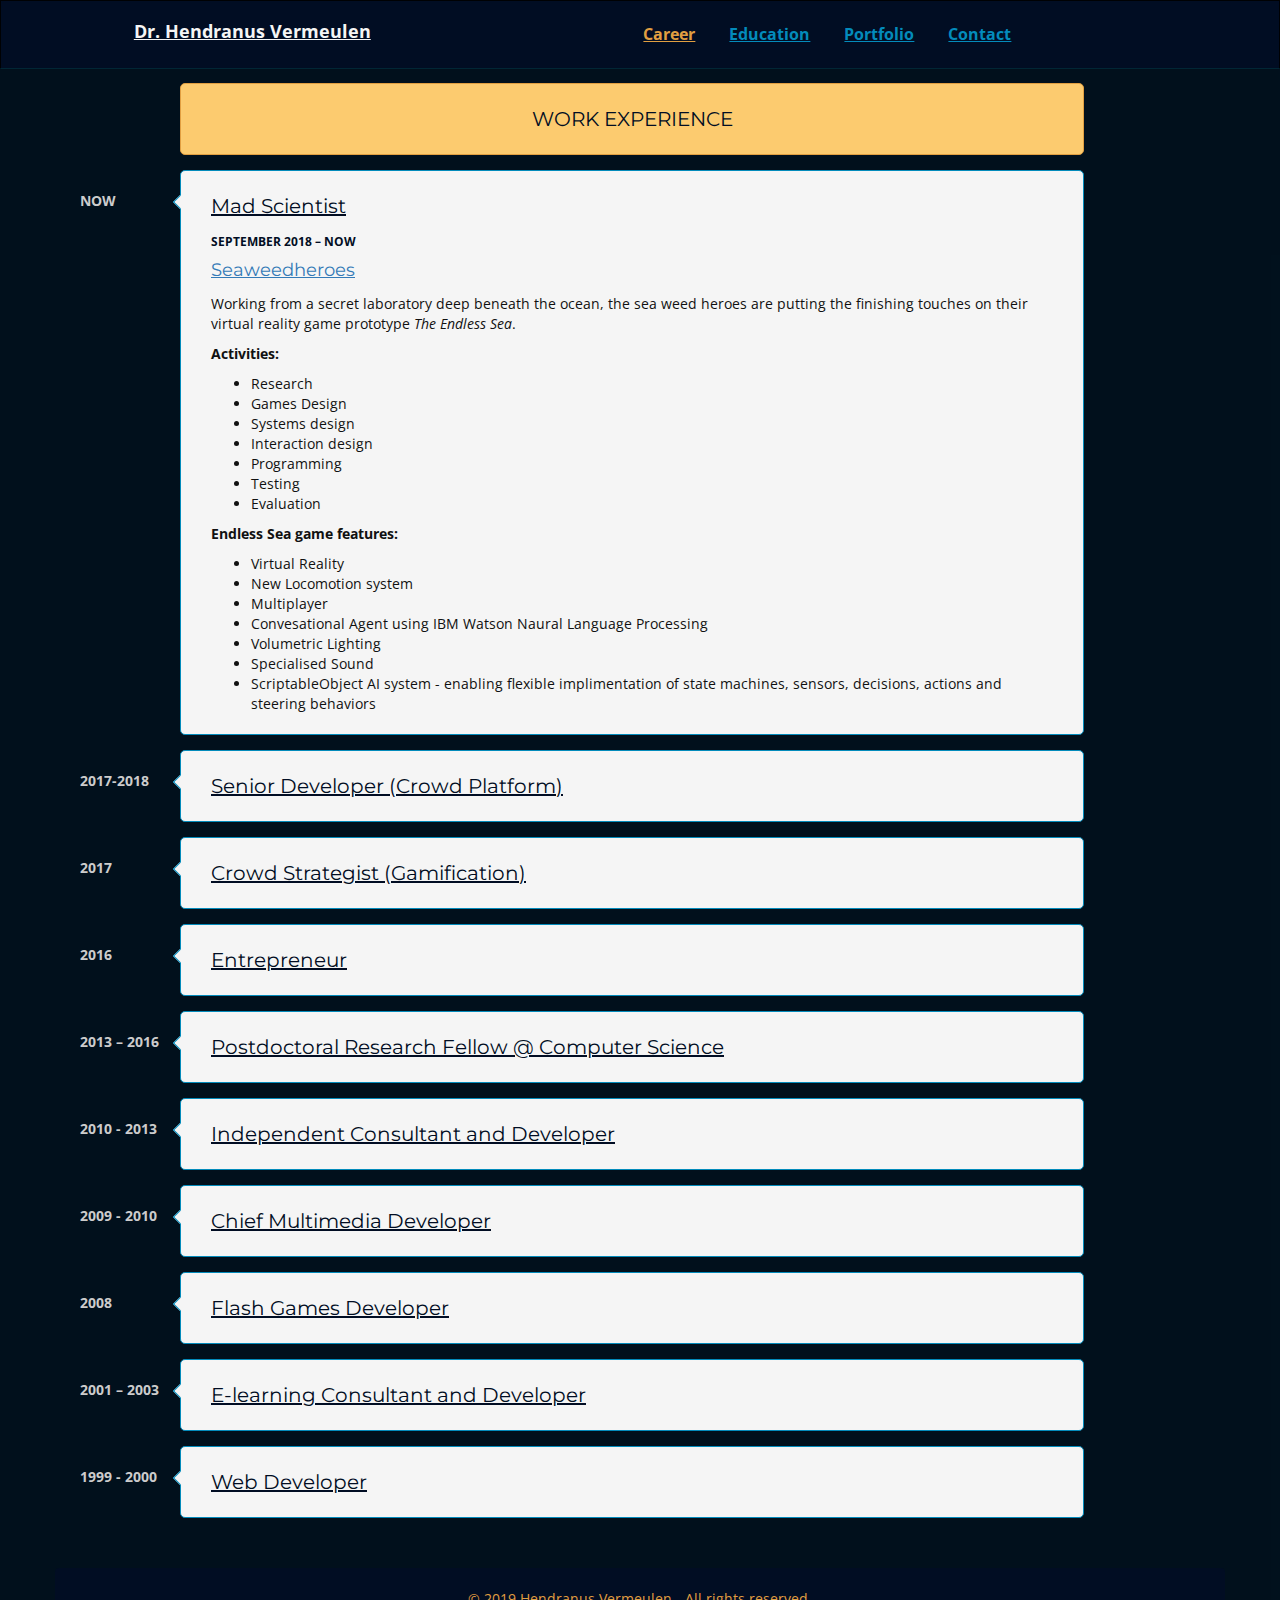
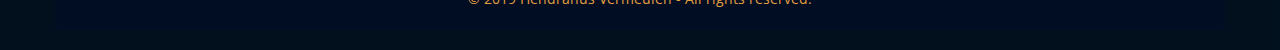
==== commit 4f8128ed: "Fix date." ====
--- a/career.html
+++ b/career.html
@@ -75,7 +75,7 @@
 												<h3 class="timeline-item-title" data-toggle="collapse" data-target="#job-3">Mad Scientist</h3>
 	
 												<div class="collapse in" id="job-3">
-													<p><small class="timeline-organization">SEPTEMBER 2017 – NOW</small></p>
+													<p><small class="timeline-organization">SEPTEMBER 2018 – NOW</small></p>
 													<h4 class="timeline-place"><a href="http://www.seaweedheroes.com/">Seaweedheroes</a></h4>
 													<p>
 														Working from a secret laboratory deep beneath the ocean, the sea weed heroes are putting the finishing touches on their virtual reality game prototype <em>The Endless Sea</em>.</p>
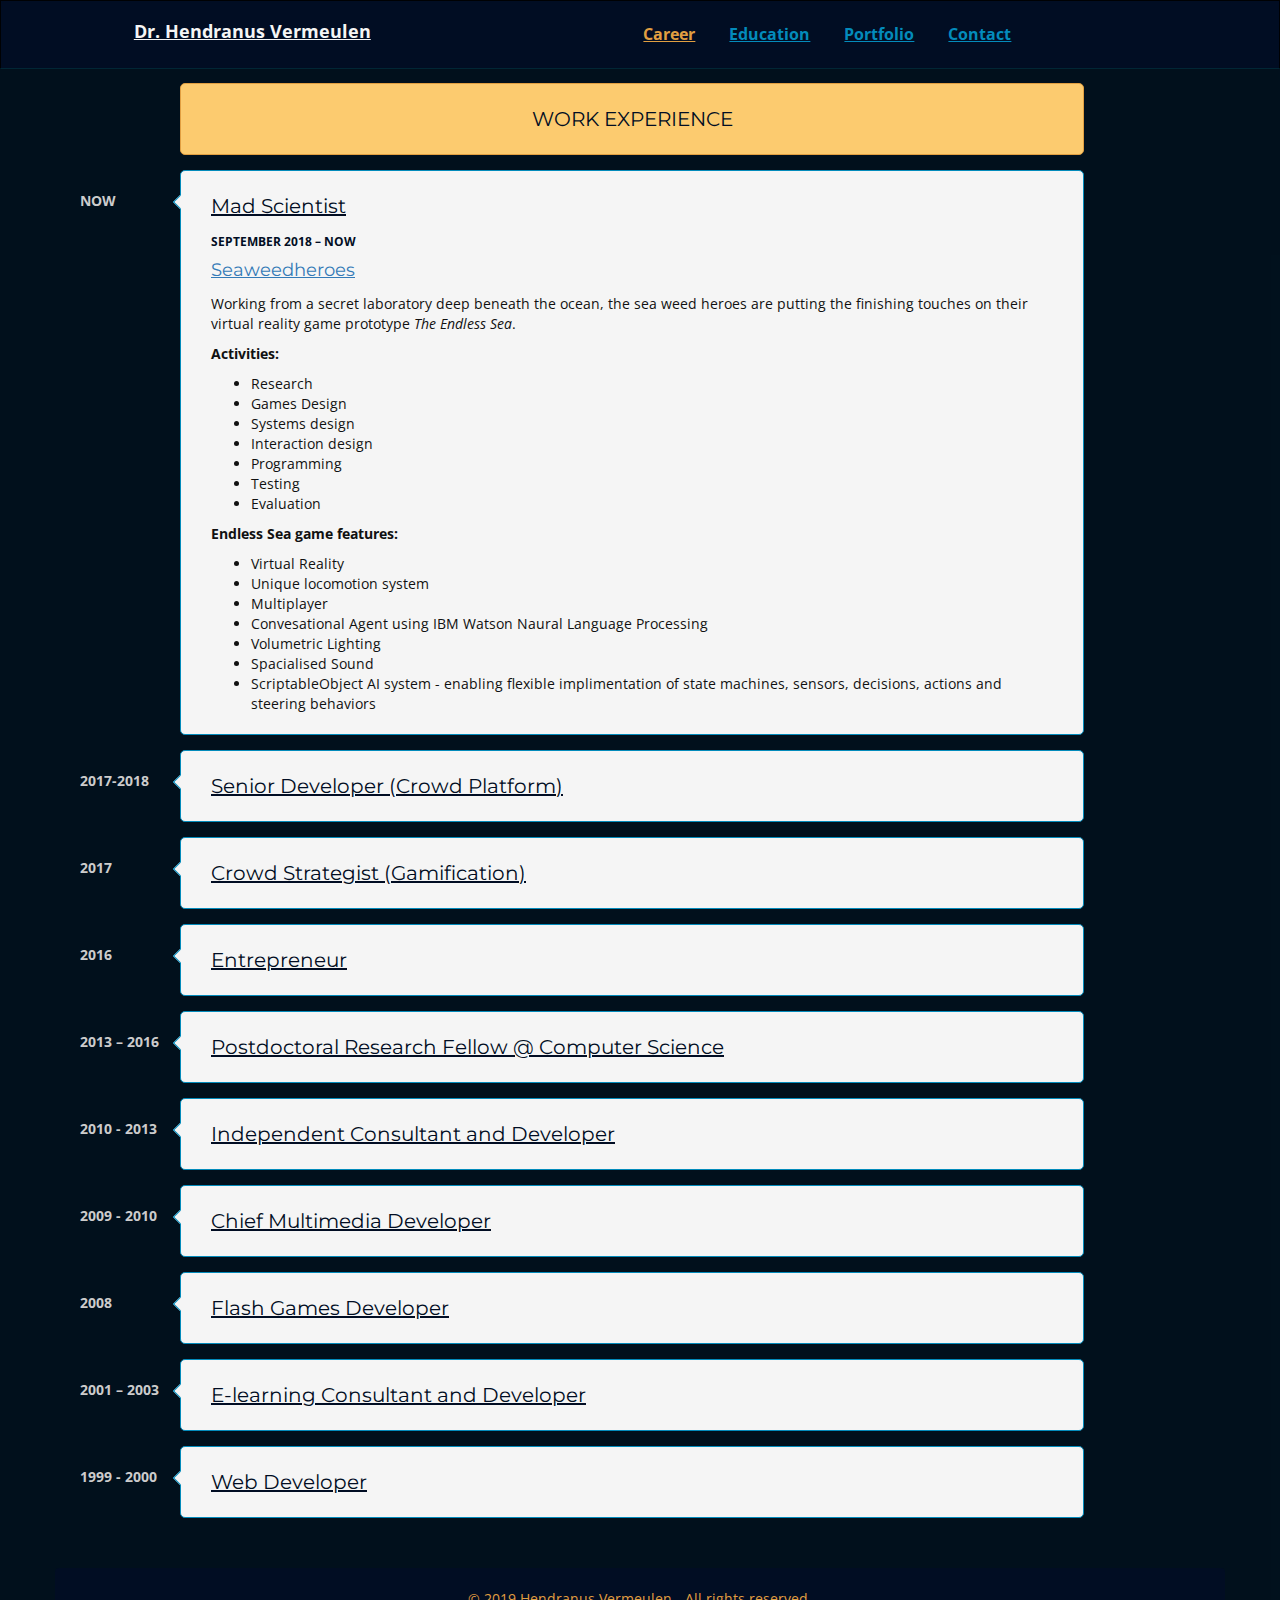
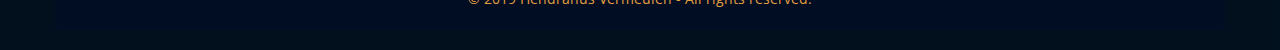
==== commit 30c0adcf: "Copy and anchors update." ====
--- a/career.html
+++ b/career.html
@@ -92,11 +92,11 @@
 														<p><strong>Endless Sea game features:</strong></p>
 														<ul>
 															<li>Virtual Reality</li>
-															<li>New Locomotion system</li>
+															<li>Unique locomotion system</li>
 															<li>Multiplayer</li>
 															<li>Convesational Agent using IBM Watson Naural Language Processing</li>
 															<li>Volumetric Lighting</li>
-															<li>Specialised Sound</li>
+															<li>Spacialised Sound</li>
 															<li>ScriptableObject AI system - enabling flexible implimentation of state machines, sensors, decisions, actions and steering behaviors</li>
 														</ul>
 												</div>
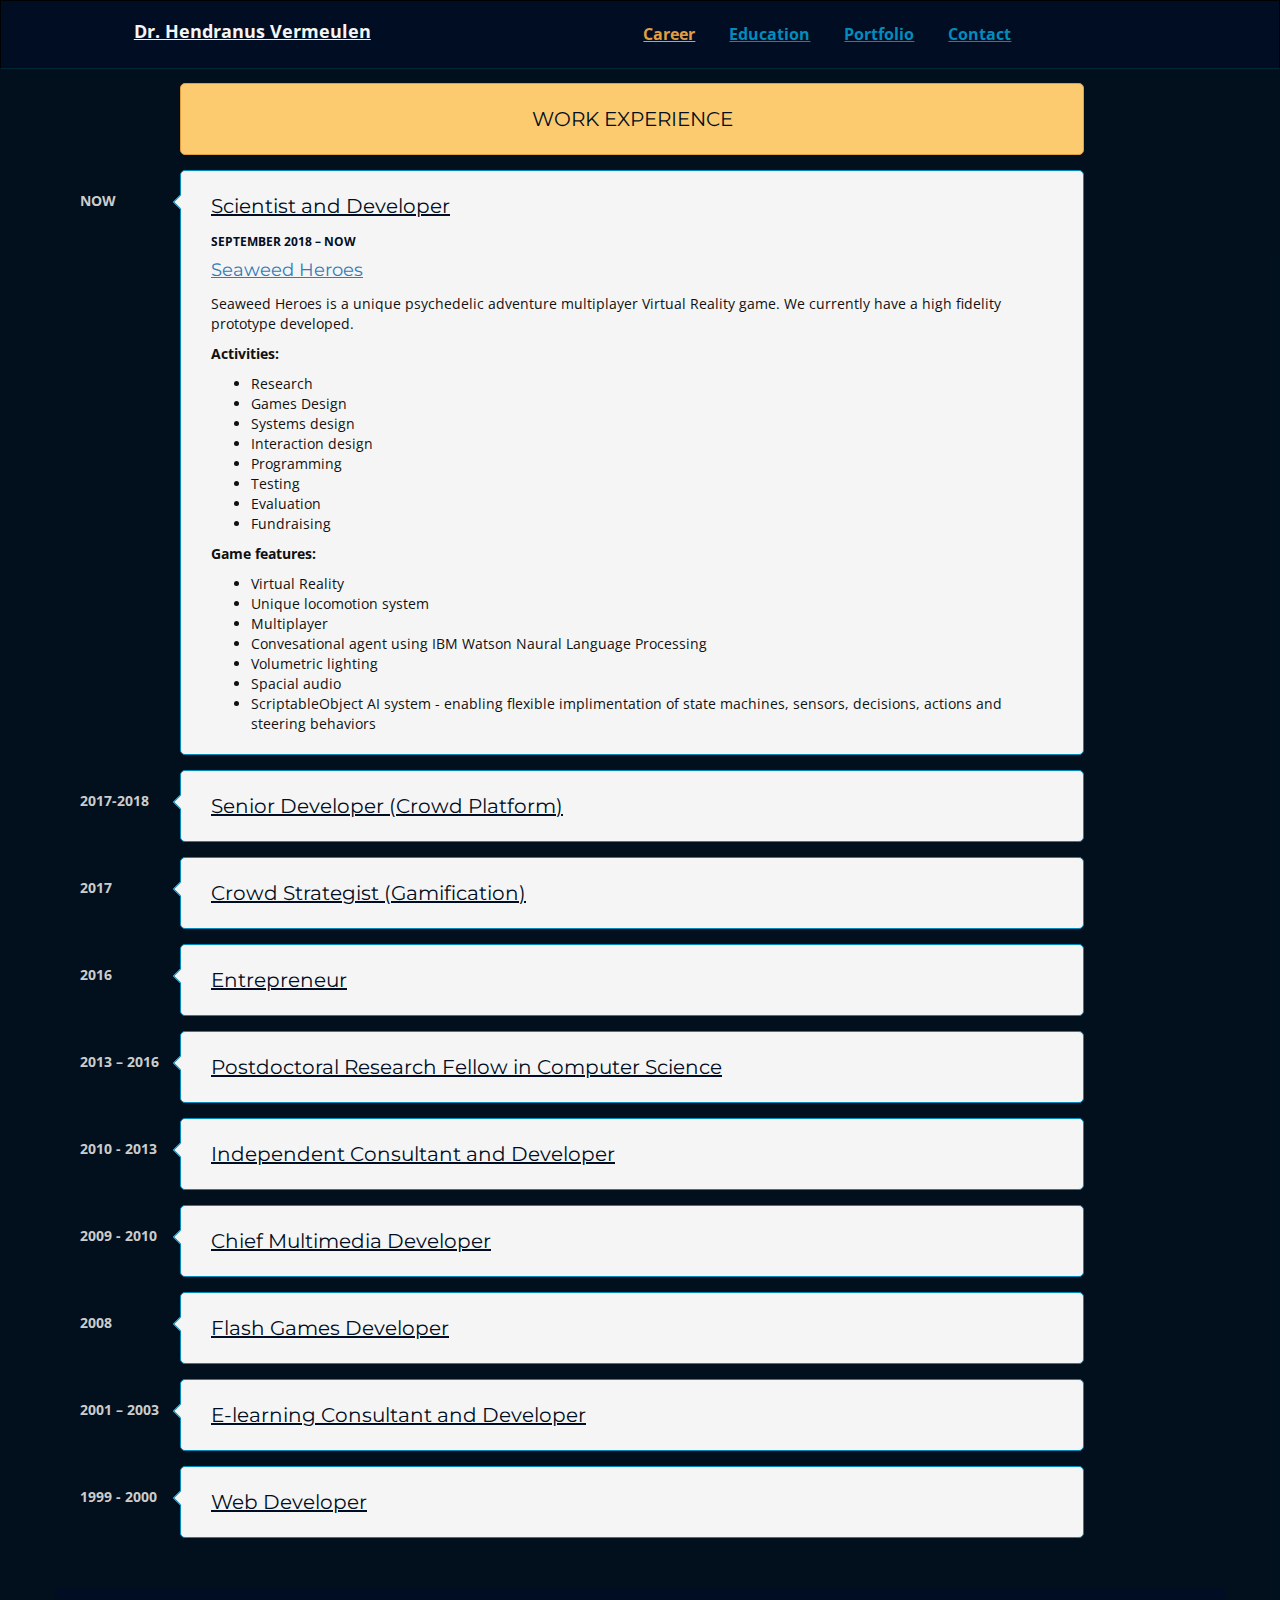
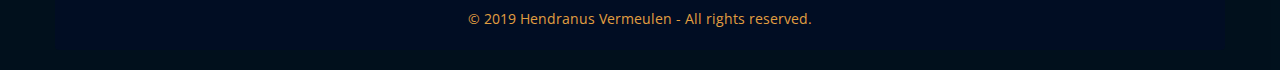
==== commit c8ceb576: "Update site with SWH." ====
--- a/career.html
+++ b/career.html
@@ -72,13 +72,13 @@
 											<div class="timeline-arrow"><i></i></div>
 											<!-- Timeline main content -->
 											<div class="timeline-item-content">
-												<h3 class="timeline-item-title" data-toggle="collapse" data-target="#job-3">Mad Scientist</h3>
+												<h3 class="timeline-item-title" data-toggle="collapse" data-target="#job-3">Scientist and Developer</h3>
 	
 												<div class="collapse in" id="job-3">
 													<p><small class="timeline-organization">SEPTEMBER 2018 – NOW</small></p>
-													<h4 class="timeline-place"><a href="http://www.seaweedheroes.com/">Seaweedheroes</a></h4>
-													<p>
-														Working from a secret laboratory deep beneath the ocean, the sea weed heroes are putting the finishing touches on their virtual reality game prototype <em>The Endless Sea</em>.</p>
+													<h4 class="timeline-place"><a href="http://www.seaweedheroes.com/">Seaweed Heroes</a></h4>
+													<p>
+														Seaweed Heroes is a unique psychedelic adventure multiplayer Virtual Reality game. We currently have a high fidelity prototype developed.</p>
 														<p><strong>Activities:</strong></p>
 														<ul>
 															<li>Research</li>
@@ -88,15 +88,16 @@
 															<li>Programming</li>
 															<li>Testing</li>
 															<li>Evaluation</li>
+															<li>Fundraising</li>
 														</ul>
-														<p><strong>Endless Sea game features:</strong></p>
+														<p><strong>Game features:</strong></p>
 														<ul>
 															<li>Virtual Reality</li>
 															<li>Unique locomotion system</li>
 															<li>Multiplayer</li>
-															<li>Convesational Agent using IBM Watson Naural Language Processing</li>
-															<li>Volumetric Lighting</li>
-															<li>Spacialised Sound</li>
+															<li>Convesational agent using IBM Watson Naural Language Processing</li>
+															<li>Volumetric lighting</li>
+															<li>Spacial audio</li>
 															<li>ScriptableObject AI system - enabling flexible implimentation of state machines, sensors, decisions, actions and steering behaviors</li>
 														</ul>
 												</div>
@@ -198,11 +199,11 @@
 													<p><small class="timeline-organization">MAY 2016 – APRIL 2017</small></p>
 													<h4 class="timeline-place"><a href="http://www.humanit.co.za/">humanit</a>, Cape Town</h4>
 													<p>
-													Research and development of virtual reality video game.
+													Research and development of virtual reality video game prototypes.
 													
 													<p><strong>Outcomes:</strong></p>
 													<ul>
-														<li>Virtual Reality Experiments:
+														<li>Virtual Reality prototypes:
 															<ul>
 																<li><a href="https://youtu.be/1BjB_7e_fas">Monster Maze - UE4 Oculus Rift DK2 + Leap Motion game prototype</a></li>
 																<li><a href="https://youtu.be/7w2-YAg21h4">SteamPunk Sky Pirates - UE4 Oculus Rift DK2 + Leap Motion game prototype</a></li>
@@ -221,7 +222,7 @@
 											<div class="timeline-arrow"><i></i></div>
 											<!-- Timeline main content -->
 											<div class="timeline-item-content">
-												<h3 class="timeline-item-title" data-toggle="collapse" data-target="#job1">Postdoctoral Research Fellow @ Computer Science</h3>
+												<h3 class="timeline-item-title" data-toggle="collapse" data-target="#job1">Postdoctoral Research Fellow in Computer Science</h3>
 												
                                                 <div class="collapse" id="job1">
 													<p><small class="timeline-organization">MAY 2013 – APRIL 2016</small></p>
--- a/css/styles.css
+++ b/css/styles.css
@@ -32,6 +32,22 @@
 .hv-pro-yellow,.hv-hover-pro-yellow:hover{color:#03223F!important;background-color:#FCCB6F!important}
 .hv-gold,.hv-hover-gold:hover{color:#010D23!important;background-color:#E19F41!important}
 .hv-white,.hv-hover-white:hover{padding-left:50px;padding-top:23px;color:#F5F5F5!important;background-color:#010D23!important}
+
+.video-container {
+  position: relative;
+  padding-bottom: 56.25%;
+  padding-top: 30px; height: 0; overflow: hidden;
+}
+
+.video-container iframe,
+.video-container object,
+.video-container embed {
+  position: absolute;
+  top: 0;
+  left: 0;
+  width: 100%;
+  height: 100%;
+}
 
 article{
 	padding-bottom: 25px;
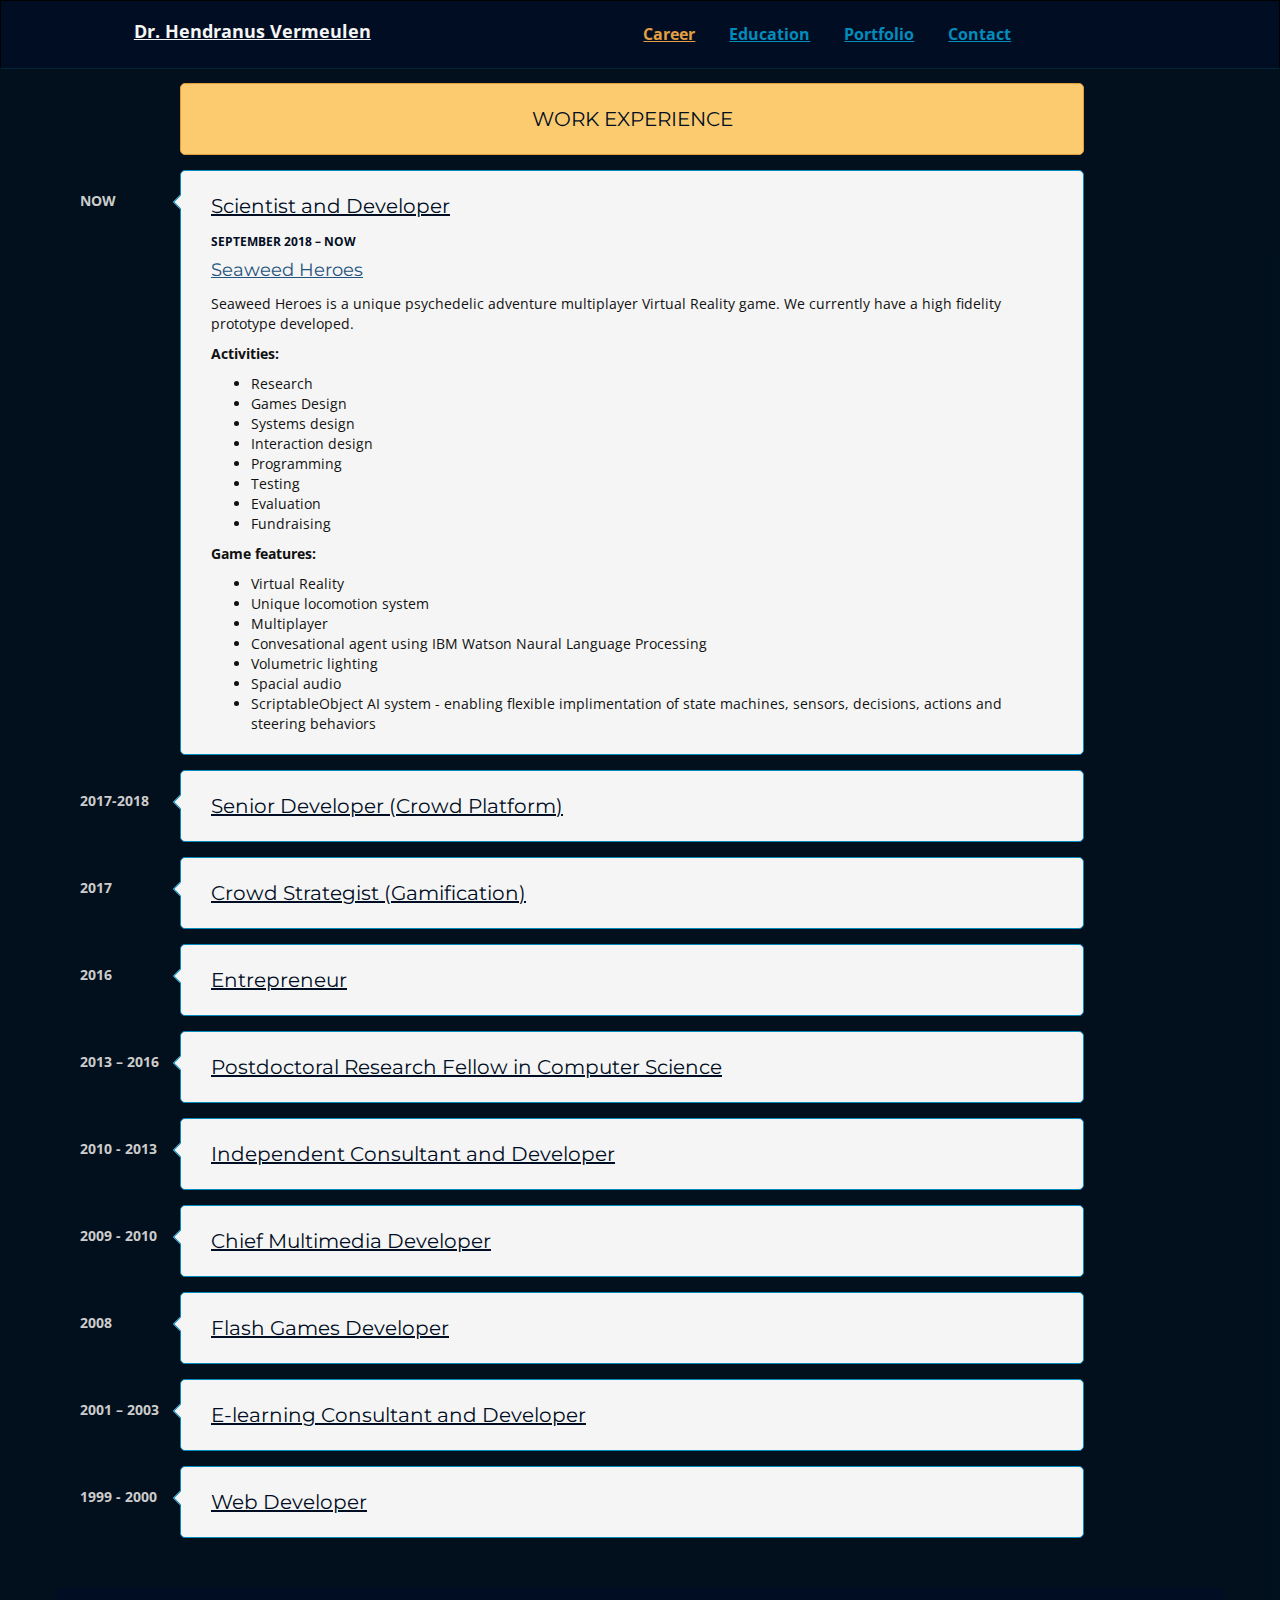
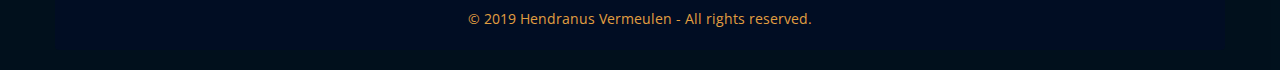
==== commit ae831a9b: "Comment out anchor links." ====
--- a/career.html
+++ b/career.html
@@ -245,9 +245,9 @@
 													<ul>
 														<li>Course development:
 															<ul>
-																<li><a href="portfolio.html#computergamedevelopment">Game Artificial Intelligence</a></li>
-																<li><a href="portfolio.html#computergamedevelopment">Playability and Design</a></li>
-																<li><a href="portfolio.html#mobilegamedevelopment">Mobile Game Development</a></li>
+																<li><!-- a href="portfolio.html#computergamedevelopment" -->Game Artificial Intelligence<!-- /a --></li>
+																<li><!-- a href="portfolio.html#computergamedevelopment" -->Playability and Design<!-- /a --></li>
+																<li><!-- a href="portfolio.html#mobilegamedevelopment" -->Mobile Game Development<!-- /a --></li>
 															</ul>
 														</li>
 														<li>Workshops:
@@ -258,8 +258,8 @@
 														</li>
 														<li>Educational games developed:
 															<ul>
-																<li><a href="portfolio.html#pathfinder">A* Pathfinder serious game</a></li>
-																<li><a href="portfolio.html#enforcer">Enforcer Gauntlet Neuro-evolution Tournament</a></li>
+																<li><!-- a href="portfolio.html#pathfinder" -->A* Pathfinder serious game<!-- /a --></li>
+																<li><!-- a href="portfolio.html#enforcer" -->Enforcer Gauntlet Neuro-evolution Tournament<!-- /a --></li>
 															</ul>
 														</li>
 														<li>Publications:
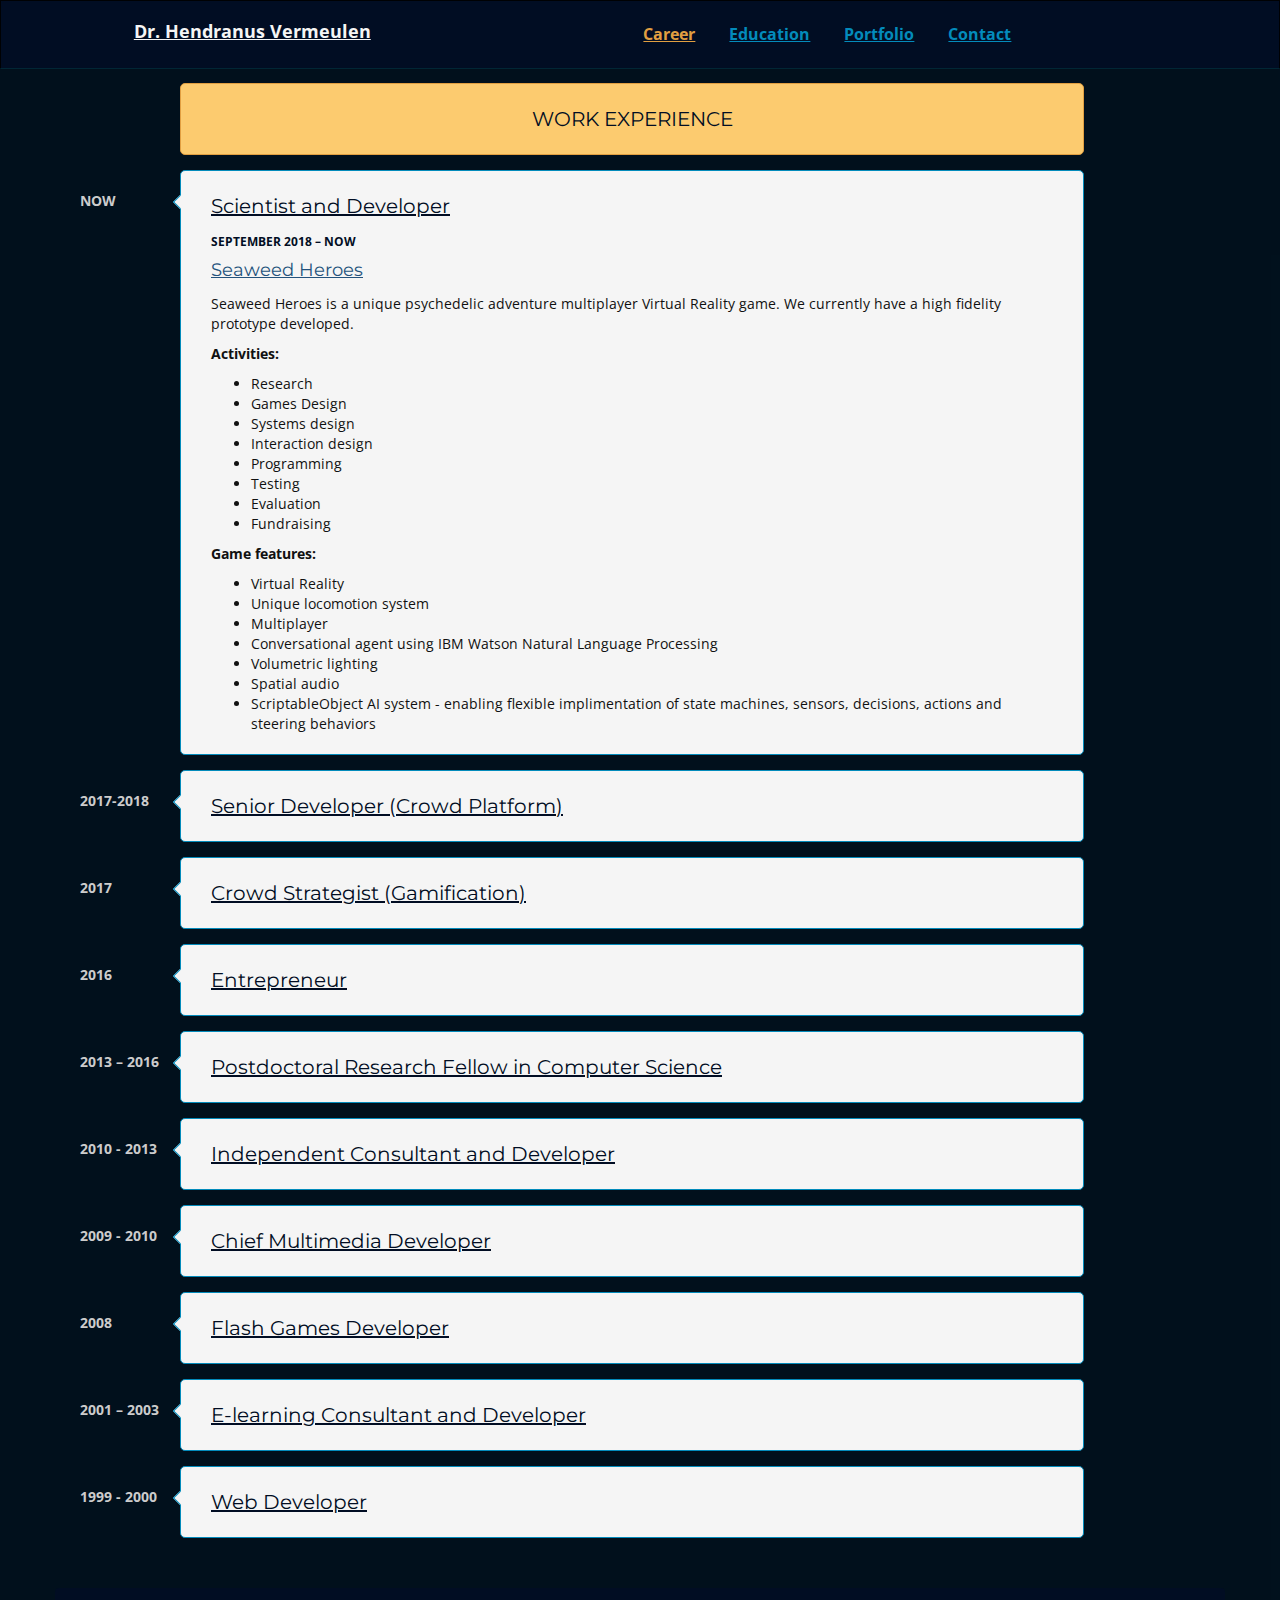
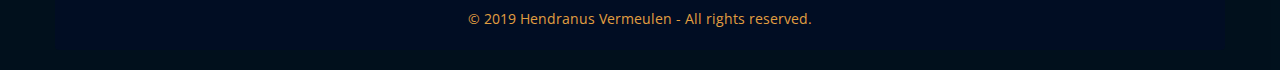
==== commit 1e0484b6: "Spelling." ====
--- a/career.html
+++ b/career.html
@@ -95,9 +95,9 @@
 															<li>Virtual Reality</li>
 															<li>Unique locomotion system</li>
 															<li>Multiplayer</li>
-															<li>Convesational agent using IBM Watson Naural Language Processing</li>
+															<li>Conversational agent using IBM Watson Natural Language Processing</li>
 															<li>Volumetric lighting</li>
-															<li>Spacial audio</li>
+															<li>Spatial audio</li>
 															<li>ScriptableObject AI system - enabling flexible implimentation of state machines, sensors, decisions, actions and steering behaviors</li>
 														</ul>
 												</div>
